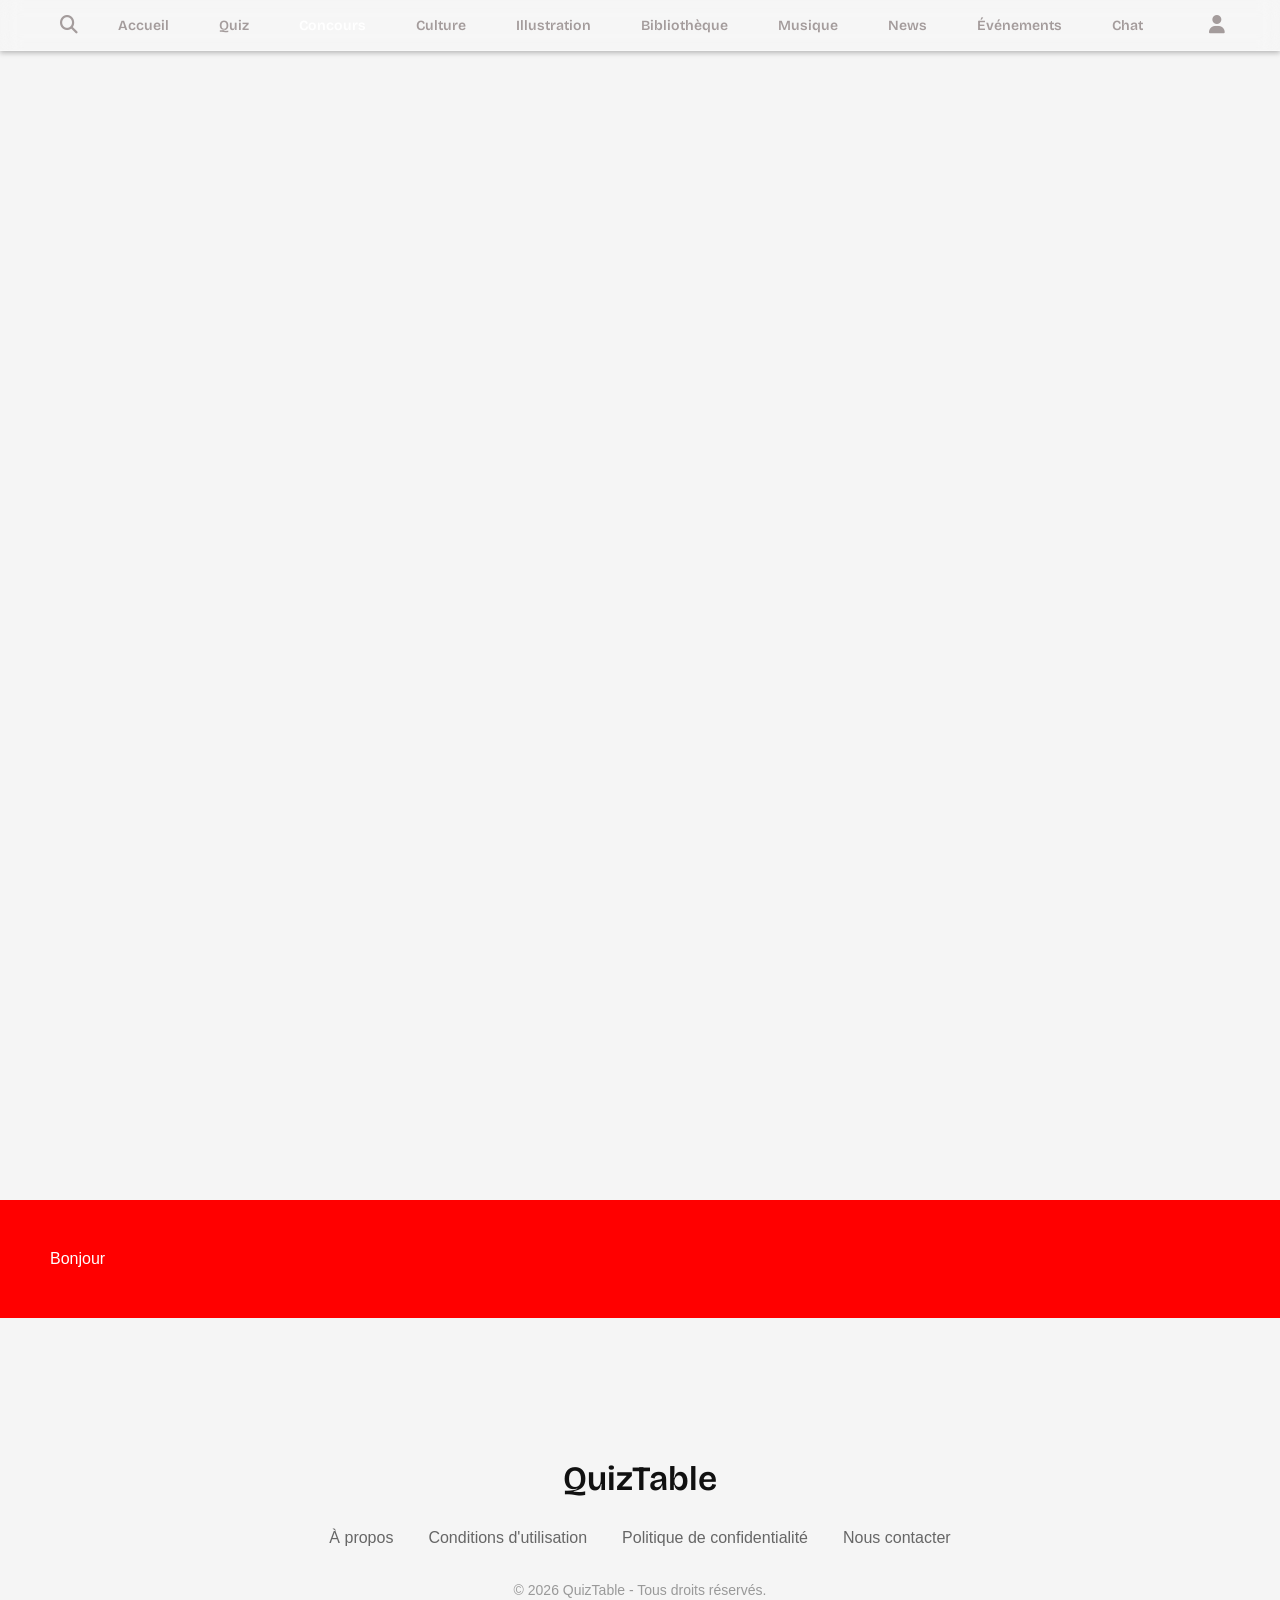
==== pages/concours.html @ 67626407 "ok" ====
<!DOCTYPE html> 

<html lang="fr"> 

<head> 

<meta charset="UTF-8"> 

<meta name="viewport" content="width=device-width, initial-scale=1.0"> 

<title>QuizTable - Communauté Pop Culture</title> 

<link rel="stylesheet" href="../style.css">

<link rel="stylesheet" href="https://cdnjs.cloudflare.com/ajax/libs/font-awesome/6.5.2/css/all.min.css"> 

<link rel="stylesheet" href="https://cdnjs.cloudflare.com/ajax/libs/font-awesome/6.7.2/css/all.min.css"> 

</head> 

 
<body>

<div id="header"></div>

<main style="margin-top:1200px; padding:50px; background:red; color:white;">
    Bonjour
</main>

<div id="footer"></div>

<script src="../assets/js/main.js"></script>

</body>
---- style.css ----
@import url('https://fonts.googleapis.com/css2?family=Bricolage+Grotesque:opsz,wdth,wght@12..96,75..100,200..800&display=swap');

/* =====================================
CONFIGURATION GENERALE
===================================== */

*{
    margin:0;
    padding:0;
    box-sizing:border-box;
}

body{
    font-family:Arial, sans-serif;
    background:#f5f5f5;
    color:#222;
    overflow-x:hidden;
}

a{
    text-decoration:none;
}

button{
    border:none;
    cursor:pointer;
}


/* =====================================
IDENTITE TYPOGRAPHIQUE QUIZTABLE
===================================== */

.logo h1,
nav a,
button,
.hero-text h1,
.hero-btn,
h1,
h2,
h3,
.news-badge,
.top10-btn a,
.event-info h3,
.card h3,
.news-header h2{
    font-family:"Bricolage Grotesque", sans-serif;
}


/* =====================================
HEADER
===================================== */

#header{
    height:0;
}


.main-header{

    color:white;

    display:flex;
    align-items:center;
    justify-content:space-between;

    width:100%;
    max-width:1600px;

    height:50px;

    padding:25px 20px;

    position:fixed;

    top:0;
    left:50%;

    transform:translateX(-50%);

    z-index:100;

    background:rgba(255,255,255,0.15);

    border-bottom:
    1px solid rgba(255,255,255,0.4);

    backdrop-filter:blur(10px);
    -webkit-backdrop-filter:blur(10px);

    box-shadow:
    0 2px 5px rgba(0,0,0,.25);

}


/* Animation uniquement accueil */

.home-header{

    animation:
    headerDrop .8s ease-out forwards;

}



/* Logo */

.logo h1{

    font-size:30px;

}


/* =====================================
NAVIGATION
===================================== */

nav{

    min-width:0;

    overflow-x:auto;

    flex:1;

    scrollbar-width:none;

}


nav::-webkit-scrollbar{

    display:none;

}



nav ul{

    display:flex;

    list-style:none;

    gap:50px;

    width:max-content;

}



nav a{

    color:rgb(164,156,156);

    font-weight:bold;

    transition:.3s;

}



nav a.active{

    color:white;

}



nav a:hover{

    color:white;

}



nav ul li a{

    display:flex;

    flex-direction:column;

    align-items:center;

    justify-content:center;

    gap:5px;

}



nav ul li a i{

    font-size:18px;

}



nav ul li a span{

    font-size:14px;

}



nav a i{

    transition:.3s;

}



nav a:hover i{

    transform:scale(1.15);

}


/* =====================================
ACTIONS HEADER
===================================== */

.header-actions{

    display:flex;

    align-items:center;

}


/* =====================================
RECHERCHE
===================================== */

.search-box{

    display:flex;

    align-items:center;

    padding:10px 30px;

}



.search-box i{

    font-size:18px;

    color:rgb(164,156,156);

    cursor:pointer;

    padding:10px;

    transition:.25s;

}



.search-box i:hover{

    color:white;

    transform:scale(1.15);

}



.search-box input{

    width:0;

    opacity:0;

    border:none;

    outline:none;

    background:transparent;

    color:white;

    transition:.35s ease;

}



.search-box.active input{

    width:100px;

    opacity:1;

}



.search-box input::placeholder{

    color:rgb(164,156,156);

}



/* =====================================
PROFIL
===================================== */

.profile-button a{

    display:flex;

    align-items:center;

    justify-content:center;

    padding:10px 35px;

    color:rgb(164,156,156);

    font-size:18px;

    border-radius:8px;

    transition:.3s;

}



.profile-button a:hover{

    color:white;

    transform:scale(1.15);

}



.profile-button a.active{

    color:white;

}


/* =====================================
MENU MOBILE
===================================== */

.menu-toggle{

    display:none;

    color:white;

    font-size:30px;

    cursor:pointer;

}

 
/* =====================================
FOOTER
===================================== */

.main-footer{

    padding:60px 20px 35px;

    margin-top:80px;

}


.footer-content{

    max-width:1200px;

    margin:auto;

    text-align:center;

}


.footer-content h2{

    font-size:34px;

    font-weight:600;

    color:#111;

    margin-bottom:30px;

}



.footer-links{

    display:flex;

    justify-content:center;

    flex-wrap:wrap;

    gap:35px;

    margin-bottom:35px;

}



.footer-links a{

    color:#666;

    font-weight:500;

    transition:.3s;

}



.footer-links a:hover{

    color:#111;

}



.copyright{

    color:#999;

    font-size:14px;

}


/* =====================================
HERO
===================================== */


.hero{

    position:relative;

    width:100%;

    height:450px;

    border-radius:0 0 40px 40px;

    overflow:hidden;

    box-shadow:
    0 20px 50px rgba(0,0,0,.25);

    margin-bottom:100px;

}



.hero-slider{

    position:absolute;

    inset:0;

}



.hero-slide{

    position:absolute;

    inset:0;

    width:100%;

    height:100%;

    object-fit:cover;

    object-position:center;

    opacity:0;

    transition:opacity 1.2s ease;

}



.hero-slide.active{

    opacity:1;

}



/* Ombre sur image */

.hero::after{

    content:"";

    position:absolute;

    inset:0;

    background:
    linear-gradient(
        to top,
        rgba(0,0,0,.65) 0%,
        rgba(0,0,0,.25) 35%,
        rgba(0,0,0,0) 70%
    );

    border-radius:0 0 40px 40px;

}



/* Contenu */

.hero-content{

    position:absolute;

    inset:0;

    z-index:2;

    display:flex;

    justify-content:center;

    align-items:flex-start;

    text-align:center;

    padding:70px;

}



.hero-text{

    color:white;

    max-width:900px;

}



.hero-text h1{

    font-size:130px;

    line-height:1;

    font-weight:500;

    margin:0;

    opacity:0;

}



/* Bouton hero */

.hero-btn{

    background:white;

    color:black;

    padding:18px 20px;

    border-radius:50px;

    font-weight:bold;

    transition:.3s;

    position:absolute;

    left:50%;

    bottom:30px;

    transform:translateX(-50%);

    opacity:0;

}



.hero-btn:hover{

    transform:
    translateX(-50%)
    scale(1.05);

}



/* Animations texte */

.hero-text h1.hero-change{

    animation:
    fadeUp .8s ease forwards;

}



.hero-btn.hero-change{

    animation:
    buttonFadeUp .8s ease forwards;

}


/* =====================================
FLECHES HERO
===================================== */


.hero-prev,
.hero-next{

    position:absolute;

    top:50%;

    transform:translateY(-50%);

    width:50px;

    height:50px;


    display:flex;

    justify-content:center;

    align-items:center;


    background:
    rgba(255,255,255,.15);


    color:white;

    font-size:28px;

    font-weight:bold;


    border-radius:50%;


    border:
    1px solid rgba(255,255,255,.4);


    backdrop-filter:blur(10px);

    -webkit-backdrop-filter:blur(10px);


    z-index:5;


    cursor:pointer;


    transition:
    background .3s ease,
    transform .3s ease,
    box-shadow .3s ease;


    opacity:0;

    animation:
    heroFadeIn .8s ease-out forwards;

    animation-delay:.4s;

}



.hero-prev{

    left:20px;

}



.hero-next{

    right:20px;

}



.hero-prev:hover,
.hero-next:hover{

    background:
    rgba(255,255,255,.3);


    transform:
    translateY(-50%)
    scale(1.1);


    box-shadow:
    0 10px 25px rgba(0,0,0,.25);

}



.hero-prev:active,
.hero-next:active{

    transform:
    translateY(-50%)
    scale(.95);

}


/* =====================================
POINTS DU SLIDER
===================================== */


.hero-indicators{

    position:absolute;

    bottom:40px;

    right:35px;

    display:flex;

    gap:8px;

    z-index:5;


    opacity:0;


    animation:
    heroFadeUp .8s ease-out forwards;

    animation-delay:.3s;

}



.hero-dot{

    width:8px;

    height:8px;

    background:white;

    opacity:.5;

    border-radius:50%;

    cursor:pointer;

    transition:.3s;

}



.hero-dot.active{

    opacity:1;

    transform:scale(1.3);

}



/* =====================================
RESEAUX SOCIAUX HERO
===================================== */


.hero-socials{

    position:absolute;

    bottom:30px;

    left:35px;


    display:flex;

    gap:18px;


    z-index:5;


    opacity:0;


    animation:
    heroFadeUp .8s ease-out forwards;

    animation-delay:.3s;

}



.hero-socials a{

    color:rgb(197,194,194);

    font-size:20px;

    transition:.3s;

}



.hero-socials a:hover{

    color:white;

    transform:
    translateY(-3px);

}



/* =====================================
ANIMATIONS GENERALES HERO
===================================== */


@keyframes fadeUp{

    from{

        opacity:0;

        transform:
        translateY(40px);

    }


    to{

        opacity:1;

        transform:
        translateY(0);

    }

}



@keyframes buttonFadeUp{

    from{

        opacity:0;

        transform:
        translateX(-50%)
        translateY(40px);

    }


    to{

        opacity:1;

        transform:
        translateX(-50%)
        translateY(0);

    }

}



@keyframes headerDrop{

    from{

        opacity:0;

        transform:
        translateX(-50%)
        translateY(-60px);

    }


    to{

        opacity:1;

        transform:
        translateX(-50%)
        translateY(0);

    }

}



@keyframes heroFadeUp{

    from{

        opacity:0;

        transform:
        translateY(40px);

    }


    to{

        opacity:1;

        transform:
        translateY(0);

    }

}



@keyframes heroFadeIn{

    from{

        opacity:0;

    }


    to{

        opacity:1;

    }

}



/* =====================================
HALL OF FAME
===================================== */


.hall-of-fame{

    width:90%;

    max-width:1100px;

    margin:100px auto 135px auto;

    text-align:center;

}



.hall-of-fame h2{

    font-size:2.3rem;

    margin-bottom:8px;

}



.hall-subtitle{

    color:#777;

    margin-bottom:35px;

}


/* =====================================
JOUEURS PODIUM
===================================== */


.podium{

    display:flex;

    justify-content:center;

    align-items:flex-end;

    gap:90px;

    margin-bottom:4px;

}



.champion{

    display:flex;

    flex-direction:column;

    align-items:center;

}



.champion img{

    width:95px;

    height:95px;

    object-fit:cover;

    border-radius:50%;

    opacity:0;

    transition:.3s;

}



.champion:hover img{

    transform:scale(1.08);

}



/* Premier */

.first img{

    width:120px;

    height:120px;

    border:5px solid gold;

}


/* Deuxième */

.second img{

    border:4px solid silver;

}


/* Troisième */

.third img{

    border:4px solid #cd7f32;

}



.second{

    transform:translateY(40px);

}



.third{

    transform:translateY(60px);

}



.medal{

    font-size:30px;

    margin-bottom:10px;

}



.champion h3{

    margin:5px 0;

}



.champion p{

    color:#666;

    font-size:15px;

}


/* =====================================
BASES DU PODIUM
===================================== */


.podium-base{

    display:flex;

    justify-content:center;

    align-items:flex-end;

    margin-bottom:-8px;

}



.step{

    position:relative;

    display:flex;

    justify-content:center;

    align-items:center;

    text-align:center;

    color:white;

    overflow:hidden;

    opacity:0;

}



.first-step{

    width:220px;

    height:190px;

    background:
    linear-gradient(
        to bottom,
        #4a4a4a,
        #b5b5b5
    );

    border-radius:15px 15px 0 0;

}



.second-step{

    width:180px;

    height:150px;

    background:
    linear-gradient(
        to bottom,
        #858585,
        #d0d0d0
    );

    border-radius:15px 15px 0 0;

}



.third-step{

    width:180px;

    height:130px;

    background:
    linear-gradient(
        to bottom,
        #8f8f8f,
        #d8d8d8
    );

    border-radius:15px 15px 0 0;

}



/* Contenu intérieur */


.step-content{

    width:100%;

    height:100%;

    display:flex;

    flex-direction:column;

    justify-content:center;

    align-items:center;


    padding:12px 8px;

}



.step-number{

    font-size:42px;

    font-weight:bold;

    line-height:1;

    margin-bottom:8px;

}



.step-player{

    font-size:20px;

    font-weight:700;

    margin-bottom:6px;

}



.step-level{

    margin-top:10px;

    font-size:15px;

}



.step-xp{

    font-size:15px;

    font-weight:500;

}



/* =====================================
BOUTON TOP 10
===================================== */


.top10-btn{

    margin-top:35px;

}



.top10-btn a{

    display:inline-block;

    padding:14px 35px;

    border-radius:40px;

    background:#111;

    color:white;

    transition:.3s;

}



.top10-btn a:hover{

    transform:scale(1.05);

}


/* =====================================
ANIMATIONS HALL OF FAME
===================================== */


.hall-of-fame.animate .step{

    animation:
    podiumAppear .8s ease-out forwards;

}



.hall-of-fame.animate .champion img{

    animation:
    avatarAppear .8s ease-out forwards;

}


/* ordre d'apparition */

.hall-of-fame.animate .second-step{

    animation-delay:.1s;

}



.hall-of-fame.animate .first-step{

    animation-delay:.2s;

}



.hall-of-fame.animate .third-step{

    animation-delay:.3s;

}



.hall-of-fame.animate .first img{

    animation-delay:.4s;

}



.hall-of-fame.animate .second img{

    animation-delay:.5s;

}



.hall-of-fame.animate .third img{

    animation-delay:.6s;

}



@keyframes podiumAppear{

    from{

        opacity:0;

        transform:
        translateY(40px);

    }


    to{

        opacity:1;

        transform:
        translateY(0);

    }

}



@keyframes avatarAppear{

    from{

        opacity:0;

        transform:
        scale(.7);

    }


    to{

        opacity:1;

        transform:
        scale(1);

    }

}



/* =====================================
CLASSEMENT
===================================== */


.ranking{

    padding:40px;

}



.player{

    background:white;

    margin:10px 0;

    padding:15px;

    border-radius:10px;

}



/* =====================================
CARTES GENERALES
===================================== */


.card{

    background:white;

    padding:25px;

    border-radius:15px;

    text-align:center;

    cursor:pointer;

    transition:.3s ease;

    box-shadow:
    0 10px 25px rgba(0,0,0,.08);

}



.card:hover{

    transform:translateY(-10px);

    box-shadow:
    0 20px 40px rgba(0,0,0,.15);

}



.card h3{

    font-size:24px;

    margin-bottom:15px;

}



.card p{

    color:#666;

    line-height:1.5;

}


/* =====================================
ILLUSTRATIONS
===================================== */


.features{

    display:flex;

    gap:20px;

    padding:40px 0;

    overflow-x:auto;

    scroll-behavior:smooth;

    margin-bottom:60px;

}



.top-illustrations{

    text-align:center;

}



.top-illustrations h2{

    font-size:2.3rem;

    margin-bottom:8px;

}



.illustrations-subtitle{

    color:#777;

    margin-bottom:0;

}


/* Slider */


.illustration-slider{

    scroll-behavior:smooth;

    scrollbar-width:none;

    -ms-overflow-style:none;

}



.illustration-slider::-webkit-scrollbar{

    display:none;

}



/* Carte illustration */


.illustration-card{

    width:280px;

    min-width:280px;

    height:400px;

    padding:15px;

    display:flex;

    flex-direction:column;

    overflow:hidden;

}



.illustration-card h3{

    display:-webkit-box;

    -webkit-line-clamp:2;

    -webkit-box-orient:vertical;

    overflow:hidden;

    line-clamp:2;

    margin-top:10px;

    font-size:20px;

}



.illustration-card p{

    margin-top:auto;

}



/* Image */


.illustration-card img{

    width:100%;

    height:250px;

    object-fit:cover;

    border-radius:12px;

    display:block;

}



/* =====================================
BOUTON EXPLORER ILLUSTRATIONS
===================================== */


.explore-illustrations{

    min-width:180px;

    height:360px;

    display:flex;

    flex-direction:column;

    justify-content:center;

    align-items:center;

    flex-shrink:0;

}



.explore-illustrations button{

    width:70px;

    height:70px;


    display:flex;

    justify-content:center;

    align-items:center;


    padding:0;

    line-height:1;

    font-size:34px;


    margin:auto 50px;


    border-radius:50%;


    background:#111;

    color:#fff;


    transition:.3s;

}



.explore-illustrations button:hover{

    transform:scale(1.05);

}



.explore-illustrations button:active{

    transform:
    translateY(-1px)
    scale(.97);

}



.explore-illustrations p{

    margin-top:5px;

    font-size:15px;

    text-align:center;

    color:rgb(164,156,156);

}


/* =====================================
LIKE + COMMENTAIRES
===================================== */


.illustration-actions{

    display:flex;

    align-items:center;

    justify-content:space-between;


    width:100%;


    transition:.3s;

}



.illustration-actions i{

    font-size:18px;

    transition:.25s;

}



.like-btn.active i{

    color:#ff2d55;

    font-weight:900;

    transform:scale(1.15);

}



.comment-btn i{

    color:#555;

}



.comment-btn:hover i{

    color:#111;

}



/* =====================================
LIMITATION TEXTE CARTES
===================================== */


.illustration-card h3,
.illustration-card p{

    overflow-wrap:break-word;

}


/* Cache éléments */

.hidden{

    display:none;

}



/* =====================================
EVENEMENTS
===================================== */


.events{

    width:90%;

    max-width:1100px;

    margin:100px auto;

    text-align:center;

}



.events h2{

    font-size:2.3rem;

    margin-bottom:8px;

}



.events-subtitle{

    color:#777;

    margin-bottom:5px;

}



/* Fenêtre du slider */

.events-window{

    width:85%;

    margin:auto;

    height:520px;

    overflow:hidden;

    position:relative;

    touch-action:none;

    box-sizing:border-box;

    padding:50px 0;

}



.events-slider{

    position:relative;

    width:100%;

    height:100%;

}



/* =====================================
CARTE EVENEMENT
===================================== */


.event-card{

    position:absolute;

    left:50%;


    width:90%;


    max-width:1000px;


    display:flex;

    justify-content:space-between;

    align-items:center;


    background:white;


    border-radius:20px;


    padding:25px 30px;


    box-shadow:
    0 10px 25px rgba(0,0,0,.08);


    transition:

    top .7s ease,

    transform .7s ease,

    opacity .7s ease;

}



.event-card:hover{

    transform:
    translateY(-5px);

}



/* Informations */

.event-info{

    flex:1;

}



.event-info h3{

    font-size:28px;

    margin-bottom:0;

}



.event-info p{

    margin:10px 0;

    font-size:17px;

}



/* Affiche */

.event-poster{

    margin-left:0;

}



.event-poster img{

    width:180px;

    height:250px;

    object-fit:cover;

    border-radius:15px;

    transition:.3s;

}



.event-poster img:hover{

    transform:scale(1.05);

}


/* =====================================
POSITIONS CAROUSEL
===================================== */


/* Carte précédente */

.event-card.previous{

    top:25%;

    transform:
    translate(-50%,-50%)
    scale(.82);


    opacity:.45;

    z-index:2;

}



/* Carte active */

.event-card.active{

    top:50%;


    transform:
    translate(-50%,-50%)
    scale(1);


    opacity:1;

    z-index:3;

}



/* Carte suivante */

.event-card.next{

    top:75%;


    transform:
    translate(-50%,-50%)
    scale(.82);


    opacity:.45;

    z-index:2;

}



/* Cartes cachées */

.event-card.hidden{

    top:120%;


    transform:
    translate(-50%,-50%)
    scale(.7);


    opacity:0;


    z-index:1;


    pointer-events:none;

}



/* =====================================
NEWS
===================================== */


.news-section{

    width:70%;

    max-width:1400px;

    margin:100px auto;

}



.news-header{

    text-align:center;

}



.news-header h2{

    font-size:2.3rem;

    margin-bottom:8px;

}



.news-subtitle{

    color:#777;

    margin-bottom:35px;

}



/* =====================================
BOUTON SHOW ALL NEWS
===================================== */


.news-all{

    display:inline-flex;

    align-items:center;

    justify-content:center;


    padding:14px 28px;


    border-radius:999px;


    background:#111;

    color:#fff;


    font-family:"Bricolage Grotesque",sans-serif;

    font-weight:600;


    transition:.3s;

}



.news-all:hover{

    transform:scale(1.05);

}



.news-all:active{

    transform:
    translateY(-1px)
    scale(.97);

}


/* =====================================
BOUTON FIN DE SLIDER NEWS
===================================== */


.explore-news{

    min-width:150px;

    height:155px;


    display:flex;

    flex-direction:column;


    justify-content:center;

    align-items:center;


    flex-shrink:0;

}



.explore-news button{

    width:70px;

    height:70px;


    display:flex;

    justify-content:center;

    align-items:center;


    padding:0;

    line-height:1;


    font-size:34px;


    margin:auto 50px;


    border-radius:50%;


    background:#111;

    color:white;


    transition:.3s;

}



.explore-news button:hover{

    transform:scale(1.05);

}



.explore-news button:active{

    transform:
    translateY(-1px)
    scale(.97);

}



.explore-news p{

    margin-top:5px;

    font-size:15px;


    text-align:center;


    color:rgb(164,156,156);

}


/* =====================================
NEWS PRINCIPALE
===================================== */


.featured-news{

    display:grid;


    grid-template-columns:1.2fr 1.2fr;


    gap:20px;


    align-items:center;


    background:white;


    border-radius:25px;


    margin-bottom:20px;


    box-shadow:
    0 10px 25px rgba(0,0,0,.08);


    transition:.4s ease;


    height:270px;


    overflow:hidden;

}



.featured-news:hover{

    transform:translateY(-8px);


    box-shadow:
    0 20px 40px rgba(0,0,0,.15);

}



.featured-news.changing{

    opacity:0;

    transform:
    translateY(15px);

}



/* Image principale */


.featured-image{

    width:100%;


    height:270px;


    padding:15px;


    overflow:hidden;


    border-radius:25px;

}



.featured-image img{

    width:100%;

    height:100%;


    object-fit:cover;


    display:block;


    border-radius:20px;

}



/* Contenu */


.featured-content{

    display:flex;

    flex-direction:column;


    gap:18px;

}



.featured-content h3{


    display:-webkit-box;

    -webkit-box-orient:vertical;

    -webkit-line-clamp:2;

    line-clamp:2;


    overflow:hidden;


    padding-right:15px;


    font-size:20px;

}



.featured-content p{


    line-height:1.6;


    margin:0;


    display:-webkit-box;


    -webkit-box-orient:vertical;


    -webkit-line-clamp:3;

    line-clamp:3;


    overflow:hidden;


    padding-right:15px;

}



.news-date{

    opacity:.7;

}



/* =====================================
BADGE NEWS
===================================== */


.news-badge{


    display:inline-flex;


    align-items:center;


    width:max-content;


    padding:8px 16px;


    border-radius:999px;


    background:#111;


    color:white;


    font-size:.85rem;


    font-weight:bold;


    letter-spacing:.5px;


    transition:.3s;


    margin-bottom:5px;

}



.news-badge:hover{

    transform:translateY(-3px);

}


/* =====================================
PETITES NEWS
===================================== */


.news-grid{

    display:grid;


    grid-template-columns:
    repeat(auto-fit,minmax(220px,1fr));


    gap:25px;

}



.small-news{


    background:transparent;


    border-radius:0;


    box-shadow:none;


    cursor:pointer;


    transition:none;


    min-width:0;


    max-width:0;


    overflow:hidden;

}



.small-news-image{


    width:100%;


    aspect-ratio:16/9;


    height:150px;


    overflow:hidden;


    border-radius:18px;


    background:#555;


    margin-bottom:12px;

}



.small-news-image img{


    width:100%;


    height:100%;


    object-fit:cover;


    display:block;

}



.small-news h4,
.small-news h3{


    margin-bottom:8px;


    overflow-wrap:break-word;


    display:-webkit-box;


    -webkit-line-clamp:2;


    -webkit-box-orient:vertical;


    line-clamp:2;


    overflow:hidden;


    line-height:1.3;


    min-height:2.6em;

}



.small-news p{

    display:none;

}



/* =====================================
SLIDER HORIZONTAL NEWS
===================================== */


.news-horizontal-list{


    width:100%;


    display:flex;


    gap:20px;


    overflow-x:auto;


    scroll-behavior:smooth;


    padding:10px 20px;


    box-sizing:border-box;


    margin-top:-65px;


    scrollbar-width:none;


    -ms-overflow-style:none;

}



.news-horizontal-list::-webkit-scrollbar{

    display:none;

}



.news-horizontal-list .small-news{


    min-width:250px;


    flex-shrink:0;

}



/* =====================================
FAQ
===================================== */


.faq-section{

    width:90%;

    max-width:1100px;

    margin:120px auto 0 auto;

}



.faq-section h2{

    text-align:center;

    font-size:2.3rem;

    margin-bottom:8px;

}



.faq-subtitle{

    text-align:center;

    color:#777;

    margin-bottom:35px;

}



.faq-list{

    display:flex;

    flex-direction:column;

    gap:18px;

}



.faq-item{

    background:white;

    border-radius:25px;

    overflow:hidden;


    box-shadow:
    0 10px 25px rgba(0,0,0,.08);


    transition:.3s ease;

}



.faq-item:hover{

    transform:translateY(-4px);


    box-shadow:
    0 18px 35px rgba(0,0,0,.12);

}



.faq-question{

    width:100%;


    padding:22px 28px;


    display:flex;


    justify-content:space-between;


    align-items:center;


    background:white;


    font-family:"Bricolage Grotesque",sans-serif;


    font-size:20px;


    font-weight:600;


    color:#111;

}



.faq-icon{

    font-size:28px;

    transition:.3s;

}



.faq-answer{

    max-height:0;

    overflow:hidden;


    transition:

    max-height .35s ease,

    padding .35s ease;


    padding:0 28px;

}



.faq-answer p{

    color:#666;


    line-height:1.7;


    padding-bottom:20px;

}



.faq-item.active .faq-answer{

    max-height:200px;

    padding:
    0 28px 20px;

}



.faq-item.active .faq-icon{

    transform:rotate(45deg);

}



/* Bouton FAQ */


.faq-footer{

    display:flex;

    justify-content:center;

    margin-top:50px;

}



.faq-btn{

    display:inline-block;


    padding:14px 35px;


    background:#111;


    color:white;


    border-radius:40px;


    font-family:"Bricolage Grotesque",sans-serif;


    font-weight:600;


    transition:.3s;


    margin-bottom:250px;

}



.faq-btn:hover{

    transform:scale(1.05);

}


/* =====================================
RESPONSIVE TABLETTE
===================================== */


@media (max-width:900px){


.main-header{

    display:flex;

    justify-content:space-between;

    align-items:center;

    flex-wrap:nowrap;


    padding:15px;

    gap:20px;

}



nav{

    width:100%;

    overflow-x:auto;

}



nav ul{

    justify-content:flex-start;

    width:max-content;

    gap:15px;

}



.logo h1{

    font-size:24px;

}



.menu-toggle{

    display:block;

}



.mobile-nav{

    display:none;

    width:100%;


    position:absolute;


    top:70px;


    left:0;


    z-index:99999;

}



.mobile-nav.active{

    display:block;

}



.mobile-nav ul{

    flex-direction:column;


    gap:15px;


    padding:20px 0;

}



.logo{

    flex:1;

}



/* Profil mobile */


.profile-button{

    display:flex;

    align-items:center;

    justify-content:center;

    margin-right:10px;

}



.profile-button a{

    width:42px;

    height:42px;

    padding:0;


    font-size:24px;

}


/* Hero mobile */


.hero{

    width:95%;

    height:220px;

}



.hero-content{

    padding:20px;

    align-items:center;

}



.hero-text{

    max-width:60%;

    margin-top:20px;

}



.hero-text h1{

    font-size:28px;

}



.hero-btn{

    padding:10px 15px;

    font-size:14px;


    right:20px;

    bottom:20px;

}


}


/* =====================================
TABLETTE MOYENNE
===================================== */


@media (min-width:620px) and (max-width:900px){


.hero-text h1{

    font-size:32px;

}



.hero-text{

    max-width:45%;

}


}



/* =====================================
PODIUM MOBILE
===================================== */


@media (max-width:550px){


.podium{

    gap:
    clamp(45px,8vw,90px);

}



.champion img{

    width:95px;

    height:95px;

}



.first img{

    width:120px;

    height:120px;

}


}



@media(max-width:431px){

.podium{

    gap:20px;

}


}



@media(max-width:380px){

.podium{

    gap:5px;

}


}



@media(max-width:325px){

.podium{

    gap:0;

}


}



/* =====================================
ILLUSTRATIONS MOBILE
===================================== */


@media(max-width:650px){


.illustration-card{

    width:220px;

    min-width:220px;

    height:300px;

    padding:12px;

}



.illustration-card img{

    height:190px;

}



.illustration-card h3{

    font-size:18px;

}



.illustration-card p{

    font-size:14px;

}



.illustration-card span{

    font-size:13px;

}



.top-illustrations h2{

    font-size:20px;

}



.illustrations-subtitle{

    font-size:12px;

}



.explore-illustrations{

    height:300px;

    min-width:150px;

}


}



/* =====================================
EVENTS MOBILE
===================================== */


@media(max-width:650px){


.events{

    width:95%;

    margin:50px auto;

}



.events-window{

    width:100%;

    height:280px;

}



.event-card{

    width:95%;

    padding:12px;


    flex-direction:row;


    justify-content:space-between;


    text-align:left;

}



.event-info{

    padding-right:10px;

}



.event-info h3{

    font-size:17px;

}



.event-info p{

    font-size:12px;

    margin:4px 0;

}



.event-poster{

    margin-left:10px;

}



.event-poster img{

    width:80px;

    height:110px;

}



.event-card.previous{

    transform:
    translate(-50%,-50%)
    scale(.75);

}



.event-card.next{

    transform:
    translate(-50%,-50%)
    scale(.75);

}


}



/* =====================================
NEWS MOBILE
===================================== */


@media(max-width:687px){


.news-section{

    width:95%;

    margin:50px auto;

}



.featured-news{

    grid-template-columns:1fr;

    gap:15px;

    padding:10px;

}



.featured-image{

    height:180px;

}



.featured-content{

    gap:10px;

    padding:5px;

}



.featured-content h3{

    font-size:1.3rem;

}



.featured-content p{

    font-size:14px;

}



.news-badge{

    font-size:12px;

    padding:6px 12px;

}



.news-horizontal-list{

    gap:15px;

    padding:10px 5px;

    margin-top:-45px;

}



.news-horizontal-list .small-news{

    min-width:200px;

}



.small-news-image{

    height:160px;

}



.small-news h4,
.small-news h3{

    font-size:15px;

}



}



/* =====================================
NAVIGATION MOBILE
===================================== */


.mobile-nav ul li a{

    display:flex;

    flex-direction:column;

    align-items:center;


    justify-content:center;


    font-size:14px;

    font-weight:600;

}



.mobile-nav ul li a i{

    font-size:20px;

}



@media(min-width:901px){

.mobile-nav i{

    display:none!important;

}

}


/* =====================================
ANIMATIONS FINALES
===================================== */


@keyframes fadeUp{

from{

    opacity:0;

    transform:
    translateY(40px);

}


to{

    opacity:1;

    transform:
    translateY(0);

}


}



@keyframes fadeUpBtn{


from{

    opacity:0;


    transform:
    translateX(-50%)
    translateY(25px);

}



to{

    opacity:1;


    transform:
    translateX(-50%)
    translateY(0);

}


}

.top-illustrations::before,
.events::before,
.news-section::before,
.faq-section::before{
    content:"";
    display:block;
    width:120px;
    height:1px;
    background:rgba(0,0,0,.08);
    margin:0 auto 60px;
}
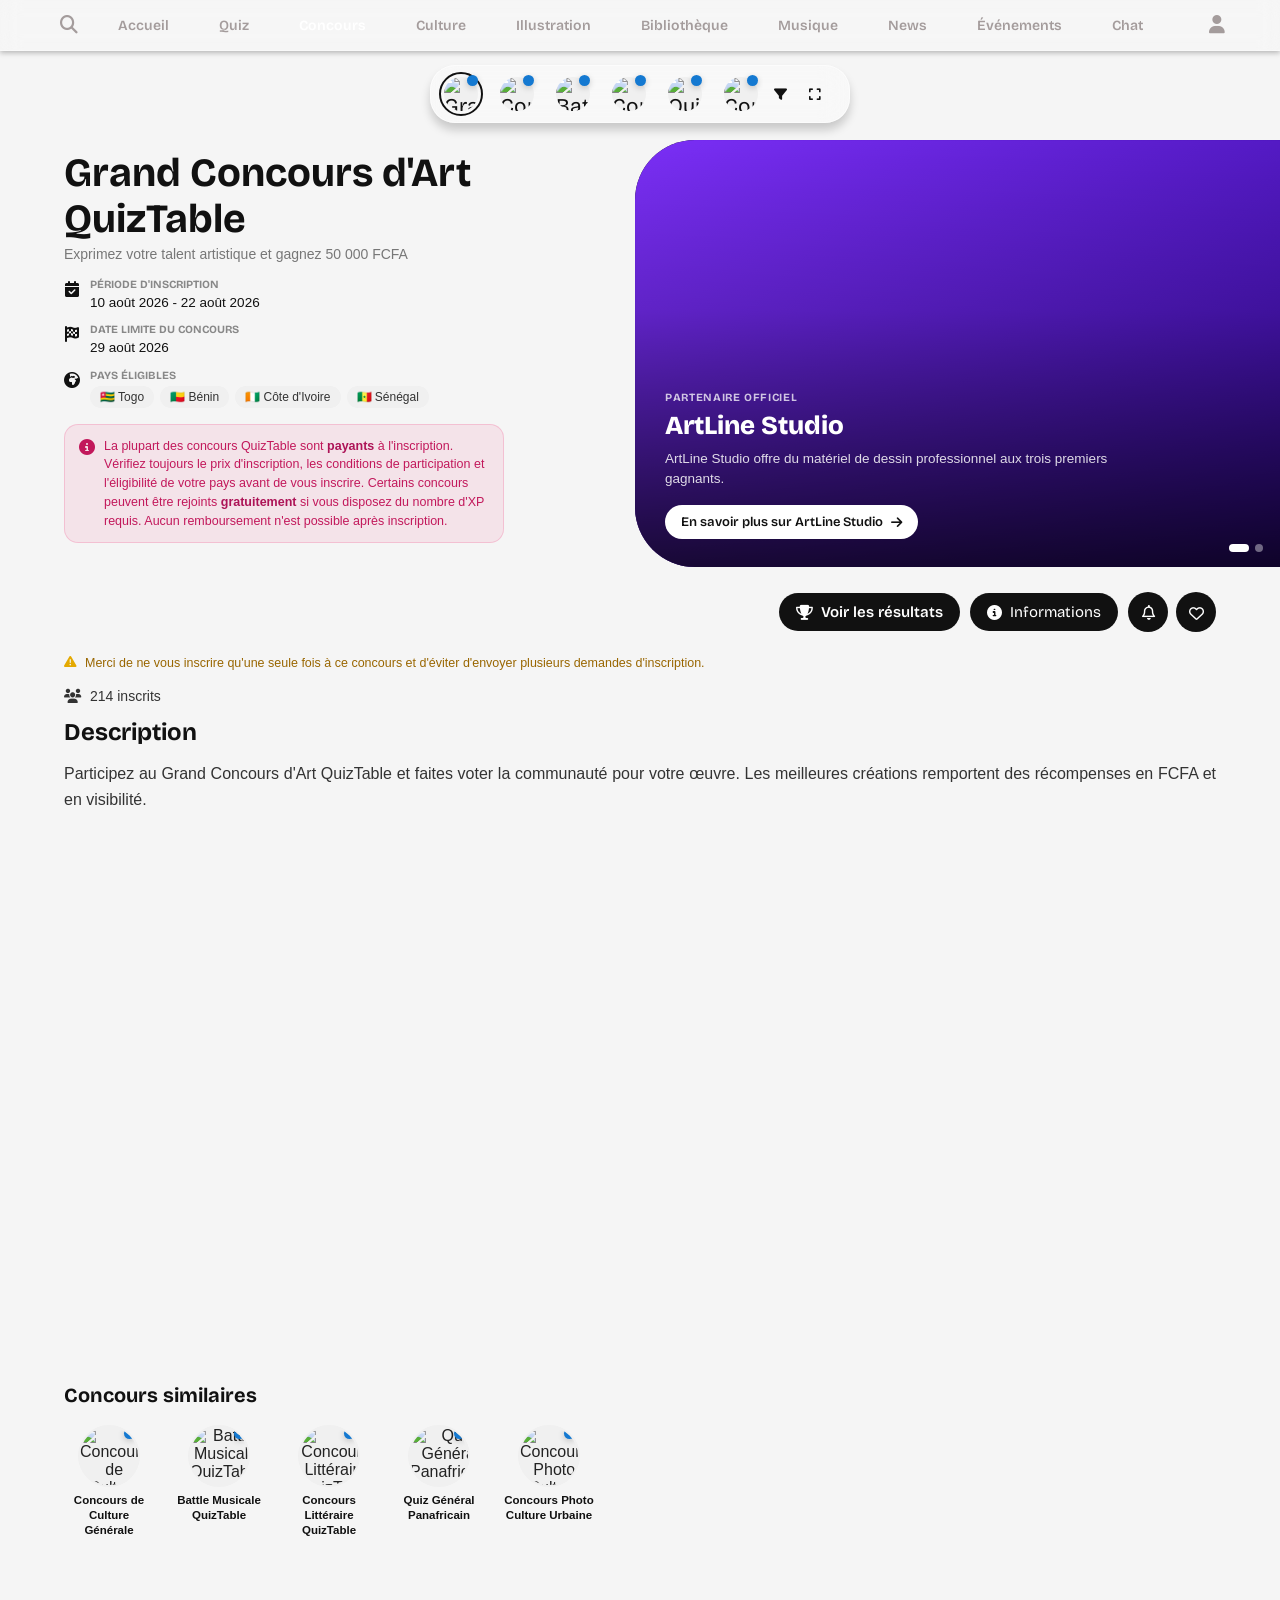
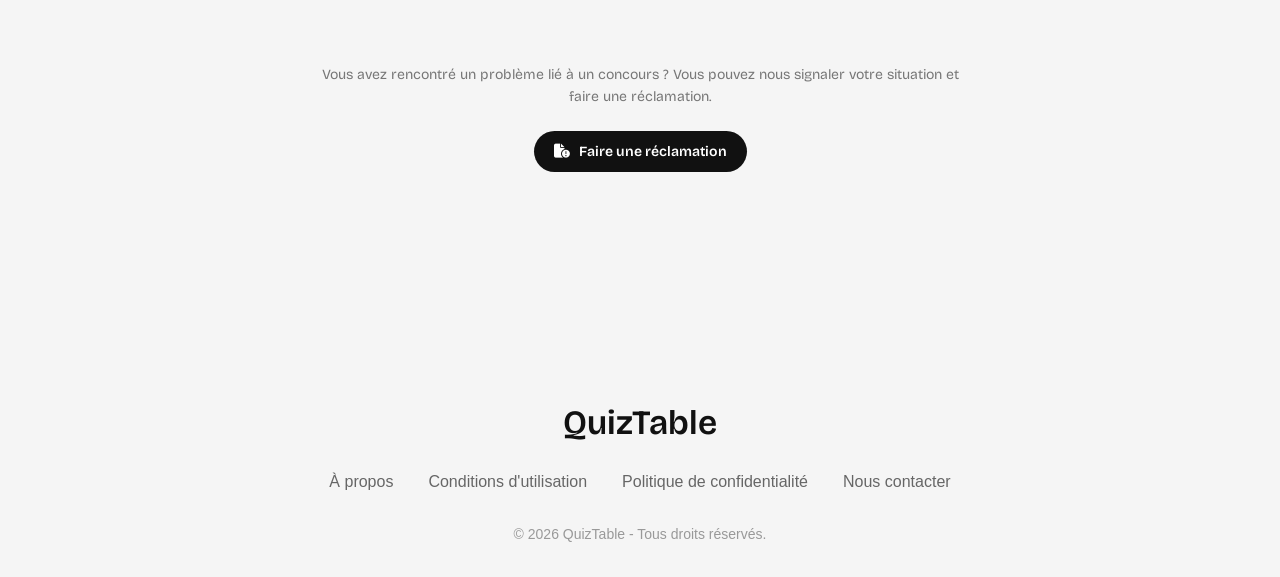
==== commit aa21a6d7: "ok" ====
--- a/pages/concours.html
+++ b/pages/concours.html
@@ -1,34 +1,738 @@
-<!DOCTYPE html> 
-
-<html lang="fr"> 
-
-<head> 
-
-<meta charset="UTF-8"> 
-
-<meta name="viewport" content="width=device-width, initial-scale=1.0"> 
-
-<title>QuizTable - Communauté Pop Culture</title> 
+<!DOCTYPE html>
+<html lang="fr">
+<head>
+<meta charset="UTF-8">
+<meta name="viewport" content="width=device-width, initial-scale=1.0">
+
+<title>QuizTable - Concours</title>
 
 <link rel="stylesheet" href="../style.css">
-
-<link rel="stylesheet" href="https://cdnjs.cloudflare.com/ajax/libs/font-awesome/6.5.2/css/all.min.css"> 
-
-<link rel="stylesheet" href="https://cdnjs.cloudflare.com/ajax/libs/font-awesome/6.7.2/css/all.min.css"> 
-
-</head> 
-
- 
+<link rel="stylesheet" href="../css/concours.css">
+
+<link
+rel="stylesheet"
+href="https://cdnjs.cloudflare.com/ajax/libs/font-awesome/6.5.2/css/all.min.css">
+</head>
+
 <body>
 
 <div id="header"></div>
 
-<main style="margin-top:1200px; padding:50px; background:red; color:white;">
-    Bonjour
-</main>
+<!-- ==================================================
+BARRE DE CONCOURS
+================================================== -->
+
+<div class="concours-selector" id="concours-selector">
+
+<div class="concours-selector-main">
+
+<div
+class="concours-selector-track"
+id="concours-selector-track">
+</div>
+
+<button
+type="button"
+class="concours-selector-filter-toggle"
+id="concours-selector-filter-toggle"
+aria-label="Afficher les filtres">
+<i class="fa-solid fa-filter"></i>
+</button>
+
+<button
+type="button"
+class="concours-selector-expand"
+id="concours-selector-expand"
+aria-label="Agrandir la liste des concours">
+<i class="fa-solid fa-expand"></i>
+</button>
+
+</div>
+
+<!-- LIGNE DE FILTRES (cachée par défaut) -->
+<div class="concours-selector-filters" id="concours-selector-filters">
+
+<div class="concours-filter-group">
+<button class="concours-filter active" data-filter="all">
+<i class="fa-solid fa-layer-group"></i>
+<span>Tout</span>
+</button>
+
+<button class="concours-filter" data-filter="favorites">
+<i class="fa-solid fa-heart"></i>
+<span>Favoris</span>
+</button>
+
+<button class="concours-filter" data-filter="open">
+<i class="fa-solid fa-lock-open"></i>
+<span>Inscriptions ouvertes</span>
+</button>
+</div>
+
+<div class="concours-filter-separator"></div>
+
+<div class="concours-filter-group">
+<button class="concours-filter" data-filter="art">
+<i class="fa-solid fa-palette"></i>
+<span>Art &amp; littérature</span>
+</button>
+
+<button class="concours-filter" data-filter="music">
+<i class="fa-solid fa-music"></i>
+<span>Musique</span>
+</button>
+
+<button class="concours-filter" data-filter="culture">
+<i class="fa-solid fa-globe"></i>
+<span>Culture générale</span>
+</button>
+
+<button class="concours-filter" data-filter="other">
+<i class="fa-solid fa-ellipsis"></i>
+<span>Autres</span>
+</button>
+</div>
+
+</div>
+
+</div>
+
+<!-- BOUTON "ŒIL" : réapparaît quand la barre est réduite au scroll -->
+<button
+type="button"
+class="concours-selector-peek"
+id="concours-selector-peek"
+aria-label="Afficher la barre des concours">
+<i class="fa-solid fa-eye"></i>
+</button>
+
+<!-- ==================================================
+SECTION CONCOURS
+================================================== -->
+
+<section class="concours-section">
+<div class="concours-card">
+
+<!-- ==================================================
+INFORMATIONS DU CONCOURS (en-tête + panneau publicitaire)
+================================================== -->
+
+<div class="concours-top-info">
+
+<!-- ================= COLONNE GAUCHE ================= -->
+<div class="concours-header-left">
+
+<div class="concours-banner">
+<h2
+class="concours-title"
+id="concours-main-title">
+Concours QuizTable
+</h2>
+<p
+class="concours-title-sub"
+id="concours-main-subtitle">
+Participez et tentez de gagner des récompenses exclusives
+</p>
+</div>
+
+<!-- INFOS CLÉS -->
+<div class="concours-info-list" id="concours-info-list">
+<!-- injecté en JS : période d'inscription / date limite / pays éligibles -->
+</div>
+
+<!-- DISCLAIMER CONCOURS -->
+<div class="concours-disclaimer">
+<i class="fa-solid fa-circle-info"></i>
+<p>
+La plupart des concours QuizTable sont <strong>payants</strong> à l'inscription.
+Vérifiez toujours le prix d'inscription, les conditions de participation
+et l'éligibilité de votre pays avant de vous inscrire. Certains concours
+peuvent être rejoints <strong>gratuitement</strong> si vous disposez du nombre
+d'XP requis. Aucun remboursement n'est possible après inscription.
+</p>
+</div>
+
+</div>
+
+<!-- ================= PANNEAU PUBLICITAIRE ================= -->
+<div class="concours-partner-banner" id="concours-partner-banner">
+
+<div class="concours-partner-track" id="concours-partner-track">
+<!-- slides injectées en JS -->
+</div>
+
+<div class="concours-partner-dots" id="concours-partner-dots">
+<!-- points injectés en JS -->
+</div>
+
+</div>
+
+</div>
+
+
+<!-- ==================================================
+ACTIONS
+================================================== -->
+
+<div class="concours-card-actions">
+
+<!-- INSCRIPTION -->
+<div class="concours-register-class">
+<button class="concours-register-btn">
+<i class="fa-solid fa-user-plus"></i>
+S'inscrire
+</button>
+</div>
+
+<!-- INFORMATIONS -->
+<div class="concours-link">
+<button class="concours-info-btn">
+<i class="fa-solid fa-circle-info"></i>
+Informations
+</button>
+</div>
+
+<!-- NOTIFICATION + FAVORI -->
+<div class="concours-ajust">
+
+<!-- NOTIFICATION -->
+<div class="concours-notification-wrapper">
+<button
+class="concours-notification"
+aria-label="Notifications">
+<i class="fa-regular fa-bell"></i>
+<span class="concours-notification-badge hidden">0</span>
+</button>
+
+<!-- PANNEAU NOTIFICATIONS -->
+<div class="concours-notification-panel">
+<div class="concours-notification-header">
+<h3>Notifications</h3>
+<button class="concours-notification-clear">Tout supprimer</button>
+</div>
+
+<div class="concours-notification-list">
+<p class="concours-notification-empty">Aucune notification.</p>
+</div>
+</div>
+</div>
+
+<!-- FAVORI -->
+<button
+class="concours-like"
+aria-label="Ajouter aux favoris">
+<i class="fa-regular fa-heart"></i>
+</button>
+</div>
+</div>
+
+<!-- ==================================================
+RAPPEL INSCRIPTION UNIQUE
+================================================== -->
+
+<p class="concours-register-note">
+<i class="fa-solid fa-triangle-exclamation"></i>
+Merci de ne vous inscrire qu'une seule fois à ce concours et d'éviter d'envoyer
+plusieurs demandes d'inscription.
+</p>
+
+<!-- ==================================================
+FENÊTRE DE CONFIRMATION (avant le formulaire)
+================================================== -->
+
+<div class="concours-registration-modal">
+<div class="concours-registration-box">
+<h3>Avant de vous inscrire</h3>
+
+<label>
+<input type="checkbox" class="registration-check">
+<span>J'ai lu et compris les informations du concours.</span>
+</label>
+
+<label>
+<input type="checkbox" class="registration-check">
+<span>J'accepte les conditions de participation au concours.</span>
+</label>
+
+<div class="registration-actions">
+<button class="registration-cancel">Annuler</button>
+<button class="registration-confirm" disabled>Continuer vers le formulaire</button>
+</div>
+</div>
+</div>
+
+<!-- ==================================================
+FORMULAIRE D'INSCRIPTION
+================================================== -->
+
+<div class="concours-form-modal">
+<div class="concours-form-box">
+
+<div class="concours-form-header">
+<h3>Formulaire d'inscription</h3>
+<button type="button" class="concours-form-close" aria-label="Fermer">
+<i class="fa-solid fa-xmark"></i>
+</button>
+</div>
+
+<form id="concoursForm" class="concours-form">
+
+<div class="concours-form-row">
+<div class="concours-form-field">
+<label for="regNom">Nom</label>
+<input type="text" id="regNom" name="nom" required>
+</div>
+
+<div class="concours-form-field">
+<label for="regPrenom">Prénom</label>
+<input type="text" id="regPrenom" name="prenom" required>
+</div>
+</div>
+
+<div class="concours-form-field">
+<label for="regPays">Pays de résidence</label>
+<select id="regPays" name="pays" required>
+<option value="" selected disabled>Sélectionnez votre pays</option>
+</select>
+</div>
+
+<!-- MODE D'ACCÈS -->
+<div class="concours-form-field concours-access-field">
+<label>Mode d'inscription</label>
+<div class="concours-access-choice">
+<label class="concours-radio">
+<input type="radio" name="accessMode" value="pay" checked>
+<span>Payer les frais d'inscription</span>
+</label>
+<label class="concours-radio" id="xpAccessLabel">
+<input type="radio" name="accessMode" value="xp">
+<span>Utiliser mes XP (gratuit)</span>
+</label>
+</div>
+</div>
+
+<!-- PSEUDONYME (obligatoire si XP) -->
+<div class="concours-form-field">
+<label for="regPseudo">
+Pseudonyme
+<span class="concours-optional" id="pseudoHint">(facultatif)</span>
+</label>
+<input type="text" id="regPseudo" name="pseudo" placeholder="Votre pseudonyme QuizTable">
+</div>
+
+<!-- INFO XP -->
+<div class="concours-xp-info" id="xpInfoBox">
+<i class="fa-solid fa-star"></i>
+<p>
+Ce concours nécessite <strong id="xpRequiredValue">0 XP</strong> pour une participation
+gratuite. Vous possédez actuellement <strong id="xpUserValue">0 XP</strong>.
+</p>
+</div>
+
+<!-- BLOC PAIEMENT -->
+<div class="concours-payment-block" id="paymentBlock">
+
+<div class="concours-form-field">
+<label for="regPrix">Frais d'inscription</label>
+<p class="concours-price-display" id="regPrixDisplay">—</p>
+</div>
+
+<div class="concours-form-field">
+<label>Mode de paiement</label>
+<div class="concours-payment-methods" id="paymentMethods">
+
+<label class="concours-payment-option">
+<input type="radio" name="paymentMethod" value="tmoney" checked>
+<span><i class="fa-solid fa-mobile-screen-button"></i> T-Money</span>
+</label>
+
+<label class="concours-payment-option">
+<input type="radio" name="paymentMethod" value="flooz">
+<span><i class="fa-solid fa-mobile-screen-button"></i> Flooz</span>
+</label>
+
+<label class="concours-payment-option">
+<input type="radio" name="paymentMethod" value="card">
+<span><i class="fa-solid fa-credit-card"></i> Carte bancaire</span>
+</label>
+
+<label class="concours-payment-option">
+<input type="radio" name="paymentMethod" value="bank">
+<span><i class="fa-solid fa-building-columns"></i> Virement bancaire</span>
+</label>
+
+<label class="concours-payment-option" id="screenshotOption">
+<input type="radio" name="paymentMethod" value="other">
+<span><i class="fa-solid fa-camera"></i> Autre / Capture d'écran</span>
+</label>
+
+</div>
+</div>
+
+<!-- T-MONEY / FLOOZ -->
+<div class="concours-payment-detail" id="mobileMoneyDetail">
+<p class="concours-field-hint">
+Effectuez le paiement via le service concerné, puis indiquez la référence de votre paiement ci-dessous.
+</p>
+<label for="regMobileCode">Référence de paiement</label>
+<input type="text" id="regMobileCode" name="mobileCode" placeholder="Référence de la transaction">
+</div>
+
+<!-- CARTE -->
+<div class="concours-payment-detail hidden" id="cardDetail">
+<label for="regCardNumber">Numéro de carte</label>
+<input type="text" id="regCardNumber" name="cardNumber" placeholder="0000 0000 0000 0000">
+<div class="concours-form-row">
+<div class="concours-form-field">
+<label for="regCardExpiry">Expiration</label>
+<input type="text" id="regCardExpiry" name="cardExpiry" placeholder="MM/AA">
+</div>
+<div class="concours-form-field">
+<label for="regCardCvc">CVC</label>
+<input type="text" id="regCardCvc" name="cardCvc" placeholder="000">
+</div>
+</div>
+</div>
+
+<!-- VIREMENT -->
+<div class="concours-payment-detail hidden" id="bankDetail">
+<p class="concours-field-hint">
+Effectuez le virement vers les coordonnées bancaires communiquées dans la partie
+« Informations », puis indiquez la référence de votre virement ci-dessous.
+</p>
+<label for="regBankRef">Référence du virement</label>
+<input type="text" id="regBankRef" name="bankRef" placeholder="Référence de la transaction">
+</div>
+
+<!-- CAPTURE D'ÉCRAN -->
+<div class="concours-payment-detail hidden" id="screenshotDetail">
+<p class="concours-field-hint">
+Si aucun mode de paiement disponible ne correspond à votre situation,
+joignez une capture d'écran de votre paiement afin que nous puissions le vérifier.
+</p>
+<label for="regScreenshot">Capture d'écran du paiement</label>
+<input type="file" id="regScreenshot" name="screenshot" accept="image/*">
+</div>
+
+</div>
+
+<button type="submit" class="concours-form-submit">
+<i class="fa-solid fa-paper-plane"></i>
+Envoyer mon inscription
+</button>
+
+</form>
+</div>
+</div>
+
+<!-- ==================================================
+CODE DE DÉSINSCRIPTION (affiché après inscription)
+================================================== -->
+
+<div class="concours-code-modal">
+<div class="concours-code-box">
+<div class="concours-code-icon">
+<i class="fa-solid fa-key"></i>
+</div>
+<h3>Inscription envoyée</h3>
+<p>
+Votre demande d'inscription est en cours de traitement. Conservez précieusement
+le code ci-dessous : il vous sera demandé si vous souhaitez déclarer forfait.
+</p>
+
+<div class="concours-code-display" id="concoursCodeDisplay">—</div>
+
+<p class="concours-code-warning">
+<i class="fa-solid fa-camera"></i>
+Faites une capture d'écran de ce code, il ne sera plus réaffiché.
+</p>
+
+<button class="concours-code-close">J'ai noté mon code</button>
+</div>
+</div>
+
+<!-- ==================================================
+DÉCLARER FORFAIT — CONFIRMATION
+================================================== -->
+
+<div class="concours-unregister-modal">
+<div class="concours-unregister-box">
+<h3>Déclarer forfait</h3>
+<p>Voulez-vous vraiment déclarer forfait pour ce concours ?</p>
+<div class="unregister-actions">
+<button class="unregister-no">Non</button>
+<button class="unregister-yes">Oui, continuer</button>
+</div>
+</div>
+</div>
+
+<!-- ==================================================
+DÉCLARER FORFAIT — CODE
+================================================== -->
+
+<div class="concours-code-check-modal">
+<div class="concours-unregister-box">
+<h3>Confirmez votre code</h3>
+<p>Entrez le code de désinscription qui vous a été communiqué lors de votre inscription.</p>
+
+<input
+type="text"
+class="concours-code-input"
+placeholder="Code de désinscription">
+
+<p class="concours-code-error hidden">
+<i class="fa-solid fa-circle-exclamation"></i>
+Code incorrect. Veuillez réessayer.
+</p>
+
+<div class="unregister-actions">
+<button class="code-check-cancel">Annuler</button>
+<button class="code-check-confirm">Valider</button>
+</div>
+</div>
+</div>
+
+<!-- MEMBRES -->
+<div class="concours-members">
+<i class="fa-solid fa-users"></i>
+<span>0 inscrits</span>
+</div>
+
+<!-- ==================================================
+CONTENU DU CONCOURS
+================================================== -->
+
+<div class="concours-card-content">
+
+<div class="concours-interactive">
+<div class="concours-panel">
+
+<!-- DESCRIPTION -->
+<div
+class="concours-panel-content active"
+id="concours-description">
+<h3>Description</h3>
+<p id="concours-description-text">
+Découvrez ce concours QuizTable et tentez de remporter la récompense mise en jeu.
+</p>
+</div>
+
+<!-- INFORMATIONS -->
+<div
+class="concours-panel-content"
+id="concours-info-content">
+<h3>Informations</h3>
+<div id="concours-info-full">
+<p>Les informations détaillées du concours apparaîtront ici.</p>
+</div>
+
+<!-- RÉSULTATS (texte propre à chaque concours, visible une fois disponibles) -->
+<div class="concours-results-box hidden" id="concoursResultsBox">
+<span class="concours-results-label">
+<i class="fa-solid fa-trophy"></i>
+Résultats
+</span>
+<p id="concoursResultsText">Les résultats seront communiqués ici.</p>
+</div>
+
+<a
+id="concours-pdf-link"
+class="concours-pdf-link hidden"
+href="#"
+target="_blank"
+rel="noopener">
+<i class="fa-solid fa-file-pdf"></i>
+Télécharger le document du concours
+</a>
+
+<button class="back-description">Revenir à la description</button>
+</div>
+
+<!-- RÉSULTATS SEULS (affiché uniquement via "Voir les résultats") -->
+<div
+class="concours-panel-content"
+id="concours-results-content">
+<h3>Résultats</h3>
+
+<div class="concours-results-box" id="concoursResultsBoxStandalone">
+<span class="concours-results-label">
+<i class="fa-solid fa-trophy"></i>
+Résultats
+</span>
+<p id="concoursResultsTextStandalone">Les résultats seront communiqués ici.</p>
+</div>
+
+<button class="back-description">Revenir à la description</button>
+</div>
+
+</div>
+</div>
+
+</div>
+
+</div>
+</section>
+
+<!-- ==================================================
+CONCOURS SIMILAIRES
+================================================== -->
+
+<section class="similar-concours-section">
+<h3 class="similar-concours-title">Concours similaires</h3>
+<div class="similar-concours-track" id="similar-concours-track">
+<!-- injecté en JS -->
+</div>
+</section>
+
+<!-- =====================================
+SECTION RÉCLAMATION
+===================================== -->
+
+<section class="reclamation-section">
+<div class="reclamation-container">
+
+<!-- INTRODUCTION -->
+<div class="reclamation-intro">
+<p class="reclamation-description">
+Vous avez rencontré un problème lié à un concours ?
+Vous pouvez nous signaler votre situation et faire une réclamation.
+</p>
+
+<button type="button" class="reclamation-toggle" id="reclamationToggle">
+<i class="fa-solid fa-file-circle-exclamation"></i>
+<span>Faire une réclamation</span>
+</button>
+</div>
+
+<!-- FORMULAIRE -->
+<div class="reclamation-form-wrapper" id="reclamationFormWrapper">
+
+<form class="reclamation-form" id="reclamationForm">
+
+<div class="reclamation-header">
+<h3>Faire une réclamation</h3>
+<button
+type="button"
+class="reclamation-close"
+id="reclamationClose"
+aria-label="Fermer">
+<i class="fa-solid fa-xmark"></i>
+</button>
+</div>
+
+<!-- NOM DU CONCOURS -->
+<div class="reclamation-field">
+<label for="reclamationConcours">Nom du concours</label>
+<input
+type="text"
+id="reclamationConcours"
+name="concours"
+placeholder="Ex. Grand Concours d'Art"
+required>
+</div>
+
+<!-- DATE D'INSCRIPTION -->
+<div class="reclamation-field">
+<label for="reclamationDate">Date de votre inscription</label>
+<input
+type="date"
+id="reclamationDate"
+name="date"
+required>
+</div>
+
+<!-- TYPE -->
+<div class="reclamation-field">
+<label for="reclamationType">Type de réclamation</label>
+<select
+id="reclamationType"
+name="type"
+required>
+<option value="" selected disabled>Sélectionnez un type</option>
+<option value="reward">Récompense non reçue</option>
+<option value="xp">XP non reçu</option>
+<option value="registration">Inscription non validée</option>
+<option value="other">Autre</option>
+</select>
+</div>
+
+<!-- DISCLAIMER RÉCOMPENSE -->
+<div
+class="reclamation-disclaimer"
+id="rewardDisclaimer">
+<i class="fa-solid fa-circle-info"></i>
+<p>
+Ne remplissez ce champ que si vous avez rempli les critères de victoire
+du concours et que vous n'avez pas été payé dans les délais mentionnés
+par le concours.
+</p>
+</div>
+
+<!-- DISCLAIMER XP -->
+<div
+class="reclamation-disclaimer"
+id="xpDisclaimer">
+<i class="fa-solid fa-circle-info"></i>
+<p>
+Ne remplissez ce champ que lorsque les résultats du concours ont été
+publiés et que vous n'avez pas reçu vos XP.
+</p>
+</div>
+
+<!-- DISCLAIMER INSCRIPTION -->
+<div
+class="reclamation-disclaimer"
+id="registrationDisclaimer">
+<i class="fa-solid fa-circle-info"></i>
+<p>
+Ne remplissez ce champ que si votre inscription n'a pas été validée
+dans un délai d'une semaine.
+</p>
+</div>
+
+<!-- PRÉCISION POUR "AUTRE" -->
+<div
+class="reclamation-field reclamation-other-wrapper"
+id="otherReclamationWrapper">
+<label for="reclamationOther">Type de problème</label>
+<input
+type="text"
+id="reclamationOther"
+name="otherType"
+placeholder="Précisez le problème">
+</div>
+
+<!-- MESSAGE -->
+<div class="reclamation-field">
+<label for="reclamationMessage">Ajouter plus de précisions à votre réclamation</label>
+<textarea
+id="reclamationMessage"
+name="message"
+rows="6"
+placeholder="Expliquez-nous votre problème..."
+required></textarea>
+</div>
+
+<!-- ENVOI -->
+<button
+type="submit"
+class="reclamation-submit">
+<i class="fa-solid fa-paper-plane"></i>
+Envoyer la réclamation
+</button>
+
+</form>
+</div>
+</div>
+</section>
+
+<!-- ==================================================
+FOOTER
+================================================== -->
 
 <div id="footer"></div>
 
 <script src="../assets/js/main.js"></script>
-
-</body>+<script src="../assets/js/concours.js"></script>
+</body>
+</html>
--- a/style.css
+++ b/style.css
@@ -3824,8 +3824,19 @@
 .faq-section::before{
     content:"";
     display:block;
-    width:120px;
+    width:500px;
     height:1px;
     background:rgba(0,0,0,.08);
     margin:0 auto 60px;
+}
+
+.like-btn,
+.comment-btn{
+    background: transparent;
+    border: none;
+    outline: none;
+    box-shadow: none;
+    padding: 0;
+    appearance: none;
+    -webkit-appearance: none;
 }
--- a/css/concours.css
+++ b/css/concours.css
@@ -0,0 +1,2043 @@
+/* =====================================
+PAGE CONCOURS
+===================================== */
+
+.concours-section{
+min-height:100vh;
+padding:140px 0 140px;
+display:flex;
+justify-content:center;
+align-items:flex-start;
+background:#f5f5f5;
+}
+
+/* =====================================
+BARRE DE CONCOURS (flottante, fusionnée avec les filtres)
+===================================== */
+
+.concours-selector{
+position:fixed;
+top:65px;
+left:50%;
+transform:translateX(-50%);
+z-index:99;
+width:fit-content;
+max-width:420px;
+display:flex;
+flex-direction:column;
+align-items:stretch;
+padding:6px 8px;
+border-radius:25px;
+background:rgba(255,255,255,0.3);
+border:1px solid rgba(255,255,255,0.6);
+backdrop-filter:blur(14px);
+-webkit-backdrop-filter:blur(12px);
+box-shadow:0 7px 10px rgba(0,0,0,.18);
+transition:opacity .25s ease, transform .25s ease;
+}
+
+.concours-selector.expanded{
+width:auto;
+max-width:340px;
+}
+
+/* -------- réduction au scroll -------- */
+
+.concours-selector.collapsed{
+opacity:0;
+transform:translateX(-50%) translateY(-12px);
+pointer-events:none;
+}
+
+.concours-selector-main{
+display:flex;
+align-items:center;
+gap:0px;
+}
+
+.concours-selector-track{
+max-width:1200px;
+display:flex;
+align-items:center;
+gap:12px;
+overflow-x:auto;
+overflow-y:hidden;
+scrollbar-width:none;
+-ms-overflow-style:none;
+}
+
+.concours-selector-track::-webkit-scrollbar{
+display:none;
+}
+
+.concours-selector.expanded .concours-selector-track{
+display:grid;
+grid-template-columns:repeat(4, 44px);
+justify-content:center;
+gap:14px;
+width:100%;
+max-height:55vh;
+overflow-y:auto;
+overflow-x:hidden;
+padding:6px 2px;
+}
+
+/* =====================================
+BOUTONS FILTRE / AGRANDIR
+===================================== */
+
+.concours-selector-filter-toggle,
+.concours-selector-expand{
+flex:0 0 auto;
+width:34px;
+height:34px;
+border:none;
+border-radius:50%;
+background:transparent;
+color:#111;
+display:flex;
+align-items:center;
+justify-content:center;
+font-size:13px;
+cursor:pointer;
+transition:.25s ease;
+}
+
+.concours-selector-filter-toggle:hover,
+.concours-selector-expand:hover{
+background:rgba(0,0,0,.08);
+}
+
+.concours-selector-filter-toggle.active{
+background:rgba(0,0,0,.08);
+color:#111;
+}
+
+/* =====================================
+LIGNE DE FILTRES (repliable dans la barre)
+===================================== */
+
+.concours-selector-filters{
+display:flex;
+align-items:center;
+gap:10px;
+max-height:0;
+opacity:0;
+overflow:hidden;
+transition:max-height .3s ease, opacity .25s ease, margin-top .3s ease;
+}
+
+.concours-selector.filters-open .concours-selector-filters{
+max-height:60px;
+opacity:1;
+margin-top:8px;
+overflow-x:auto;
+overflow-y:hidden;
+scrollbar-width:none;
+-ms-overflow-style:none;
+}
+
+.concours-selector-filters::-webkit-scrollbar{
+display:none;
+}
+
+/* =====================================
+BOUTON "ŒIL" (barre réduite au scroll)
+===================================== */
+
+.concours-selector-peek{
+position:fixed;
+top:65px;
+left:50%;
+transform:translateX(-50%) scale(.6);
+z-index:98;
+width:40px;
+height:40px;
+border:1px solid rgba(255,255,255,0.6);
+border-radius:50%;
+background:rgba(255,255,255,0.55);
+backdrop-filter:blur(14px);
+-webkit-backdrop-filter:blur(14px);
+color:#111;
+display:flex;
+align-items:center;
+justify-content:center;
+font-size:14px;
+cursor:pointer;
+opacity:0;
+pointer-events:none;
+box-shadow:0 15px 40px rgba(0,0,0,.18);
+transition:opacity .25s ease, transform .25s ease;
+}
+
+.concours-selector-peek.visible{
+opacity:1;
+transform:translateX(-50%) scale(1);
+pointer-events:auto;
+}
+
+/* =====================================
+CERCLES DES CONCOURS
+===================================== */
+
+.concours-selector-track .concours-selector-item{
+width:44px;
+height:44px;
+}
+
+.concours-selector-item{
+position:relative;
+flex:0 0 auto;
+width:62px;
+height:62px;
+padding:3px;
+border-radius:50%;
+border:2px solid transparent;
+background:transparent;
+cursor:pointer;
+transition:.3s ease;
+}
+
+.concours-selector-item.selected{
+border-color:#111;
+}
+
+.concours-selector-circle{
+width:100%;
+height:100%;
+display:flex;
+justify-content:center;
+align-items:center;
+border-radius:50%;
+background:#f0f0f0;
+color:#111;
+font-size:21px;
+overflow:hidden;
+}
+
+.concours-selector-circle img{
+width:100%;
+height:100%;
+object-fit:cover;
+}
+
+.concours-selector-empty{
+padding:10px 14px;
+color:#777;
+font-size:13px;
+}
+
+/* =====================================
+POINT DE STATUT (vert / rouge / bleu)
+===================================== */
+
+.concours-selector-item::after{
+content:"";
+position:absolute;
+top:1px;
+right:3px;
+width:11px;
+height:11px;
+border-radius:50%;
+box-shadow:0 2px 6px rgba(0,0,0,.2);
+z-index:5;
+display:none;
+}
+
+.concours-selector-item.status-open::after{
+display:block;
+background:#2e9e44;
+}
+
+.concours-selector-item.status-ongoing::after{
+display:block;
+background:#e53935;
+}
+
+.concours-selector-item.status-results::after{
+display:block;
+background:#1479d1;
+}
+
+/* =====================================
+INFORMATIONS DU HAUT (en-tête + panneau pub)
+===================================== */
+
+.concours-top-info{
+position:relative;
+width:100%;
+min-height:360px;
+margin:0 0 25px;
+overflow:visible;
+}
+
+/* ------- Colonne gauche : titre / infos / disclaimer ------- */
+
+.concours-header-left{
+position:relative;
+z-index:2;
+width:100%;
+max-width:440px;
+padding:10px 0 24px;
+display:flex;
+flex-direction:column;
+align-items:flex-start;
+gap:16px;
+}
+
+.concours-banner{
+text-align:left;
+}
+
+.concours-title{
+font-family:"Bricolage Grotesque",sans-serif;
+font-size:40px;
+margin:0 0 4px;
+color:#111;
+line-height:1.15;
+}
+
+.concours-title-sub{
+margin:0;
+color:#777;
+font-size:14px;
+}
+
+/* =====================================
+INFOS CLÉS (période / limite / pays)
+===================================== */
+
+.concours-info-list{
+display:flex;
+flex-direction:column;
+gap:10px;
+width:100%;
+}
+
+.concours-info-row{
+display:flex;
+align-items:flex-start;
+gap:10px;
+color:#333;
+}
+
+.concours-info-row i{
+margin-top:3px;
+width:16px;
+text-align:center;
+color:#111;
+flex-shrink:0;
+}
+
+.concours-info-row .concours-info-label{
+display:block;
+font-family:"Bricolage Grotesque",sans-serif;
+font-size:11px;
+font-weight:700;
+text-transform:uppercase;
+color:#888;
+margin-bottom:2px;
+}
+
+.concours-info-row .concours-info-value{
+font-size:13.5px;
+color:#111;
+line-height:1.5;
+}
+
+.concours-country-flags{
+display:flex;
+flex-wrap:wrap;
+gap:6px;
+margin-top:4px;
+}
+
+.concours-country-flag{
+display:inline-flex;
+align-items:center;
+gap:5px;
+padding:4px 10px;
+border-radius:50px;
+background:#f0f0f0;
+font-size:12px;
+color:#333;
+}
+
+/* =====================================
+DISCLAIMER CONCOURS
+===================================== */
+
+.concours-disclaimer{
+display:flex;
+align-items:flex-start;
+gap:9px;
+padding:12px 14px;
+border-radius:14px;
+background:rgba(233,30,99,.08);
+border:1px solid rgba(233,30,99,.18);
+color:#c2185b;
+}
+
+.concours-disclaimer i{
+margin-top:2px;
+flex-shrink:0;
+}
+
+.concours-disclaimer p{
+margin:0;
+font-size:12.5px;
+line-height:1.5;
+}
+
+.concours-disclaimer strong{
+color:#ad1457;
+}
+
+/* =====================================
+PANNEAU PUBLICITAIRE (partenaires)
+===================================== */
+/*
+* Ordinateur : le bord droit ET le bord haut touchent
+* les limites de l'écran (sous le header). Seul le coin
+* bas gauche est arrondi.
+*/
+
+.concours-partner-banner{
+position:absolute;
+top:0;
+right:calc(-1 * ((100vw - min(90vw, 1400px)) / 2));
+bottom:0;
+width:56%;
+min-width:320px;
+min-height:400px;
+overflow:hidden;
+background:#111;
+border-radius:60px 0 0 60px;
+z-index:1;
+}
+
+.concours-partner-track{
+position:relative;
+width:100%;
+height:100%;
+min-height:280px;
+}
+
+.concours-partner-slide{
+position:absolute;
+inset:0;
+display:flex;
+flex-direction:column;
+justify-content:flex-end;
+padding:28px 30px;
+box-sizing:border-box;
+opacity:0;
+visibility:hidden;
+transition:opacity .6s ease;
+background-size:cover;
+background-position:center;
+}
+
+.concours-partner-slide::before{
+content:"";
+position:absolute;
+inset:0;
+background:linear-gradient(0deg, rgba(0,0,0,.75) 0%, rgba(0,0,0,.15) 60%, rgba(0,0,0,0) 100%);
+}
+
+.concours-partner-slide.active{
+opacity:1;
+visibility:visible;
+}
+
+.concours-partner-eyebrow{
+position:relative;
+z-index:2;
+margin:0 0 6px;
+font-family:"Bricolage Grotesque",sans-serif;
+font-size:11px;
+font-weight:700;
+letter-spacing:.06em;
+text-transform:uppercase;
+color:rgba(255,255,255,.75);
+}
+
+.concours-partner-name{
+position:relative;
+z-index:2;
+margin:0 0 8px;
+font-family:"Bricolage Grotesque",sans-serif;
+font-size:26px;
+font-weight:800;
+color:white;
+}
+
+.concours-partner-text{
+position:relative;
+z-index:2;
+margin:0 0 16px;
+max-width:480px;
+color:rgba(255,255,255,.85);
+font-size:13.5px;
+line-height:1.5;
+}
+
+.concours-partner-cta{
+position:relative;
+z-index:2;
+display:inline-flex;
+align-items:center;
+gap:8px;
+width:fit-content;
+padding:9px 16px;
+border:none;
+border-radius:50px;
+background:white;
+color:#111;
+font-family:"Bricolage Grotesque",sans-serif;
+font-size:13px;
+font-weight:600;
+cursor:pointer;
+transition:.25s ease;
+}
+
+.concours-partner-cta:hover{
+transform:translateY(-2px);
+box-shadow:0 8px 20px rgba(0,0,0,.25);
+}
+
+.concours-partner-dots{
+position:absolute;
+z-index:3;
+bottom:15px;
+right:0%;
+transform:translateX(-50%);
+display:flex;
+gap:6px;
+}
+
+.concours-partner-dot{
+width:8px;
+height:8px;
+border-radius:50%;
+background:rgba(255,255,255,.4);
+cursor:pointer;
+border:none;
+padding:0;
+transition:.25s ease;
+}
+
+.concours-partner-dot.active{
+background:white;
+width:20px;
+border-radius:5px;
+}
+
+/* =====================================
+ZONE PRINCIPALE
+===================================== */
+
+.concours-card{
+position:relative;
+width:90%;
+max-width:1400px;
+min-height:450px;
+overflow:visible;
+border-radius:0;
+box-shadow:none;
+background:transparent;
+}
+
+/* =====================================
+RAPPEL INSCRIPTION UNIQUE
+===================================== */
+
+.concours-register-note{
+display:flex;
+align-items:flex-start;
+gap:8px;
+margin:0 0 15px;
+color:#996600;
+font-size:12.5px;
+line-height:1.5;
+}
+
+.concours-register-note i{
+margin-top:2px;
+color:#e4a900;
+flex-shrink:0;
+}
+
+/* =====================================
+CONTENU PRINCIPAL
+===================================== */
+
+.concours-card-content{
+position:relative;
+z-index:2;
+width:100%;
+min-height:450px;
+padding:0 0 25px;
+display:grid;
+grid-template-columns:1fr;
+gap:25px;
+background:transparent;
+border:none;
+overflow:visible;
+}
+
+/* =====================================
+ACTIONS
+===================================== */
+
+.concours-card-actions{
+position:relative;
+z-index:5;
+display:flex;
+align-items:center;
+justify-content:flex-end;
+flex-wrap:wrap;
+gap:10px;
+margin:0 0 22px;
+}
+
+.concours-card-actions button{
+display:flex;
+justify-content:center;
+align-items:center;
+border:none;
+background:#111;
+color:white;
+font-size:15px;
+cursor:pointer;
+transition:.3s ease;
+}
+
+.concours-card-actions button:hover{
+transform:translateY(-2px);
+background:#222;
+}
+
+.concours-card-actions button.active{
+background:#111;
+color:white;
+}
+
+.concours-card-actions button:disabled{
+opacity:.5;
+cursor:not-allowed;
+transform:none;
+}
+
+/* =====================================
+LIENS
+===================================== */
+
+.concours-link{
+display:flex;
+justify-content:center;
+align-items:center;
+gap:8px;
+}
+
+.concours-link button{
+position:relative;
+border-radius:25px;
+padding:10px 17px;
+gap:8px;
+overflow:hidden;
+}
+
+/* =====================================
+INSCRIPTION
+===================================== */
+
+.concours-register-btn{
+padding:10px 17px;
+border-radius:50px !important;
+background:#111 !important;
+color:white !important;
+font-family:"Bricolage Grotesque",sans-serif;
+gap:8px;
+font-weight:600;
+}
+
+.concours-register-btn:hover{
+transform:scale(1.05);
+}
+
+.concours-register-btn.registered{
+background:#e53935 !important;
+}
+
+.concours-register-btn.pending{
+background:#999 !important;
+cursor:not-allowed;
+}
+
+.concours-register-btn.results-btn{
+background:#111;   
+color:white;
+}
+
+/* =====================================
+AJUSTEMENTS
+===================================== */
+
+.concours-ajust{
+display:flex;
+justify-content:center;
+align-items:center;
+gap:8px;
+}
+
+.concours-ajust button{
+width:40px;
+height:40px;
+padding:0;
+border-radius:50% !important;
+}
+
+.concours-like i{
+display:block;
+line-height:1;
+transform:translateY(1px);
+}
+
+/* =====================================
+NOTIFICATIONS
+===================================== */
+
+.concours-notification-wrapper{
+position:relative;
+}
+
+.concours-notification{
+position:relative;
+}
+
+.concours-notification-badge{
+position:absolute;
+top:-5px;
+right:-5px;
+min-width:18px;
+height:18px;
+padding:0 5px;
+display:flex;
+align-items:center;
+justify-content:center;
+border-radius:50px;
+background:#e53935;
+color:white;
+font-family:Arial,sans-serif;
+font-size:10px;
+font-weight:700;
+border:2px solid #111;
+}
+
+.concours-notification-badge.hidden{
+display:none !important;
+}
+
+.concours-notification-panel{
+position:absolute;
+top:50px;
+right:0;
+width:320px;
+max-height:400px;
+overflow-y:auto;
+display:none;
+padding:15px;
+border-radius:18px;
+background:white;
+box-shadow:0 15px 40px rgba(0,0,0,.18);
+border:1px solid rgba(0,0,0,.08);
+z-index:200;
+}
+
+.concours-notification-panel.active{
+display:block;
+}
+
+.concours-notification-header{
+display:flex;
+justify-content:space-between;
+align-items:center;
+gap:10px;
+margin-bottom:12px;
+}
+
+.concours-notification-header h3{
+margin:0;
+font-family:"Bricolage Grotesque",sans-serif;
+font-size:18px;
+color:#111;
+}
+
+.concours-notification-clear{
+padding:5px 8px !important;
+border:none !important;
+background:transparent !important;
+color:#777 !important;
+font-size:11px !important;
+cursor:pointer;
+}
+
+.concours-notification-clear:hover{
+color:#111 !important;
+}
+
+.concours-notification-item{
+position:relative;
+display:flex;
+align-items:flex-start;
+gap:10px;
+padding:12px 30px 12px 5px;
+border-bottom:1px solid rgba(0,0,0,.08);
+}
+
+.concours-notification-item:last-child{
+border-bottom:none;
+}
+
+.concours-notification-item i{
+margin-top:3px;
+color:#111;
+}
+
+.concours-notification-item p{
+margin:0;
+font-size:13px;
+line-height:1.4;
+color:#333;
+}
+
+.concours-notification-delete{
+position:absolute;
+top:8px;
+right:0;
+width:24px !important;
+height:24px !important;
+padding:0 !important;
+border-radius:50% !important;
+background:transparent !important;
+color:#999 !important;
+font-size:11px !important;
+}
+
+.concours-notification-delete:hover{
+color:#111 !important;
+}
+
+.concours-notification-empty{
+margin:10px 0;
+text-align:center;
+color:#999;
+font-size:13px;
+}
+
+/* =====================================
+MEMBRES
+===================================== */
+
+.concours-members{
+display:flex;
+align-items:center;
+gap:8px;
+margin:0 0 14px;
+color:#333;
+font-size:14px;
+}
+
+/* =====================================
+ZONE INTERACTIVE
+===================================== */
+
+.concours-interactive{
+grid-column:1;
+width:100%;
+height:100%;
+min-width:0;
+min-height:0;
+display:flex;
+align-items:center;
+justify-content:center;
+overflow:hidden;
+}
+
+.concours-panel{
+width:100%;
+height:500px;
+min-width:0;
+background:transparent;
+border:none;
+box-shadow:none;
+color:#111;
+overflow-y:auto;
+overflow-x:hidden;
+scrollbar-width:none;
+-ms-overflow-style:none;
+}
+
+.concours-panel::-webkit-scrollbar{
+display:none;
+}
+
+.concours-panel-content{
+display:none;
+color:#111;
+}
+
+.concours-panel-content.active{
+display:block;
+}
+
+.concours-panel-content h3{
+margin:0 0 15px;
+font-family:"Bricolage Grotesque",sans-serif;
+font-size:24px;
+color:#111;
+}
+
+.concours-panel-content p{
+margin:0;
+line-height:1.6;
+color:#333;
+text-align:justify;
+hyphens:auto;
+}
+
+/* =====================================
+BLOC RÉSULTATS (texte propre à chaque concours)
+===================================== */
+
+.concours-results-box{
+display:flex;
+flex-direction:column;
+gap:8px;
+margin-top:20px;
+padding:18px;
+border-radius:18px;
+background:rgba(33,150,243,.08);
+border:1px solid rgba(33,150,243,.18);
+}
+
+.concours-results-box.hidden{
+display:none;
+}
+
+.concours-results-label{
+display:flex;
+align-items:center;
+gap:7px;
+font-family:"Bricolage Grotesque",sans-serif;
+font-size:13px;
+font-weight:700;
+color:#1565c0;
+}
+
+.concours-results-label i{
+color:#ffb300;
+}
+
+.concours-results-box p{
+margin:0;
+color:#333;
+line-height:1.6;
+text-align:left;
+}
+
+.concours-pdf-link{
+display:inline-flex;
+align-items:center;
+gap:8px;
+margin-top:18px;
+padding:11px 18px;
+border-radius:50px;
+background:#f0f0f0;
+color:#111;
+font-family:"Bricolage Grotesque",sans-serif;
+font-size:13px;
+font-weight:600;
+text-decoration:none;
+transition:.25s ease;
+}
+
+.concours-pdf-link i{
+color:#e53935;
+}
+
+.concours-pdf-link:hover{
+background:#111;
+color:white;
+}
+
+.concours-pdf-link:hover i{
+color:white;
+}
+
+.concours-pdf-link.hidden{
+display:none;
+}
+
+/* =====================================
+RETOUR À LA DESCRIPTION
+===================================== */
+
+.back-description{
+display:block;
+margin-top:20px;
+padding:0;
+border:none;
+background:transparent;
+color:#1479d1;
+font-family:"Bricolage Grotesque",sans-serif;
+font-size:14px;
+font-weight:600;
+cursor:pointer;
+text-decoration:none;
+transition:.2s ease;
+}
+
+.back-description:hover{
+color:#0d5fa8;
+text-decoration:underline;
+}
+
+/* =====================================
+MODAL CONFIRMATION (avant formulaire)
+===================================== */
+
+.concours-registration-modal,
+.concours-form-modal,
+.concours-code-modal,
+.concours-unregister-modal,
+.concours-code-check-modal{
+position:fixed;
+inset:0;
+z-index:300;
+display:none;
+justify-content:center;
+align-items:center;
+padding:20px;
+background:rgba(0,0,0,.45);
+backdrop-filter:blur(8px);
+-webkit-backdrop-filter:blur(8px);
+box-sizing:border-box;
+}
+
+.concours-registration-modal.active,
+.concours-form-modal.active,
+.concours-code-modal.active,
+.concours-unregister-modal.active,
+.concours-code-check-modal.active{
+display:flex;
+}
+
+.concours-registration-box,
+.concours-unregister-box{
+width:90%;
+max-width:500px;
+padding:30px;
+border-radius:25px;
+background:#181818;
+border:1px solid rgba(255,255,255,.2);
+box-shadow:0 20px 50px rgba(0,0,0,.35);
+color:white;
+}
+
+.concours-registration-box h3,
+.concours-unregister-box h3{
+margin:0 0 25px;
+font-family:"Bricolage Grotesque",sans-serif;
+font-size:24px;
+}
+
+.concours-unregister-box h3{
+margin-bottom:15px;
+}
+
+.concours-unregister-box p{
+margin:0 0 8px;
+line-height:1.5;
+color:rgba(255,255,255,.8);
+}
+
+.concours-registration-box label{
+display:flex;
+align-items:flex-start;
+gap:12px;
+margin-bottom:18px;
+font-size:15px;
+line-height:1.5;
+cursor:pointer;
+}
+
+.concours-registration-box input[type="checkbox"]{
+width:18px;
+height:18px;
+margin-top:2px;
+cursor:pointer;
+}
+
+.registration-actions,
+.unregister-actions{
+display:flex;
+justify-content:flex-end;
+gap:10px;
+margin-top:25px;
+}
+
+.registration-cancel,
+.registration-confirm,
+.unregister-no,
+.unregister-yes,
+.code-check-cancel,
+.code-check-confirm{
+padding:10px 18px;
+border:none;
+border-radius:50px;
+font-family:"Bricolage Grotesque",sans-serif;
+font-weight:600;
+cursor:pointer;
+}
+
+.registration-cancel,
+.unregister-no,
+.code-check-cancel{
+background:rgba(255,255,255,.12);
+color:white;
+}
+
+.registration-confirm,
+.unregister-yes,
+.code-check-confirm{
+background:white;
+color:#111;
+}
+
+.registration-confirm:disabled{
+opacity:.4;
+cursor:not-allowed;
+}
+
+/* =====================================
+CODE DE DÉSINSCRIPTION / VÉRIFICATION
+===================================== */
+
+.concours-code-box{
+width:90%;
+max-width:440px;
+padding:30px;
+border-radius:25px;
+background:#181818;
+border:1px solid rgba(255,255,255,.2);
+box-shadow:0 20px 50px rgba(0,0,0,.35);
+color:white;
+text-align:center;
+}
+
+.concours-code-icon{
+width:54px;
+height:54px;
+margin:0 auto 16px;
+display:flex;
+align-items:center;
+justify-content:center;
+border-radius:50%;
+background:rgba(255,255,255,.12);
+font-size:22px;
+}
+
+.concours-code-box h3{
+margin:0 0 12px;
+font-family:"Bricolage Grotesque",sans-serif;
+font-size:22px;
+}
+
+.concours-code-box p{
+margin:0 0 18px;
+color:rgba(255,255,255,.8);
+line-height:1.5;
+font-size:14px;
+}
+
+.concours-code-display{
+margin:0 0 18px;
+padding:16px;
+border-radius:16px;
+background:rgba(255,255,255,.08);
+border:1px dashed rgba(255,255,255,.35);
+font-family:"Bricolage Grotesque",sans-serif;
+font-size:26px;
+font-weight:800;
+letter-spacing:.08em;
+color:#ffd43b;
+}
+
+.concours-code-warning{
+display:flex;
+align-items:center;
+justify-content:center;
+gap:8px;
+color:#ffb74d !important;
+font-size:12.5px !important;
+}
+
+.concours-code-close{
+width:100%;
+margin-top:8px;
+padding:12px;
+border:none;
+border-radius:50px;
+background:white;
+color:#111;
+font-family:"Bricolage Grotesque",sans-serif;
+font-weight:600;
+cursor:pointer;
+}
+
+.concours-code-input{
+width:100%;
+margin-top:6px;
+padding:13px 16px;
+border-radius:12px;
+border:1px solid rgba(255,255,255,.25);
+background:rgba(255,255,255,.08);
+color:white;
+font-family:"Bricolage Grotesque",sans-serif;
+font-size:15px;
+box-sizing:border-box;
+outline:none;
+}
+
+.concours-code-input:focus{
+border-color:white;
+}
+
+.concours-code-error{
+display:flex;
+align-items:center;
+gap:8px;
+margin-top:10px !important;
+color:#ff6b6b !important;
+font-size:12.5px !important;
+}
+
+.concours-code-error.hidden{
+display:none;
+}
+
+/* =====================================
+FORMULAIRE D'INSCRIPTION
+===================================== */
+
+.concours-form-box{
+width:92%;
+max-width:600px;
+max-height:88vh;
+overflow-y:auto;
+padding:30px;
+border-radius:25px;
+background:white;
+border:1px solid rgba(0,0,0,.08);
+box-shadow:0 20px 50px rgba(0,0,0,.35);
+color:#111;
+box-sizing:border-box;
+scrollbar-width:none;
+-ms-overflow-style:none;
+}
+
+.concours-form-box::-webkit-scrollbar{
+display:none;
+}
+
+.concours-form-header{
+display:flex;
+align-items:center;
+justify-content:space-between;
+margin-bottom:22px;
+}
+
+.concours-form-header h3{
+margin:0;
+font-family:"Bricolage Grotesque",sans-serif;
+font-size:22px;
+color:#111;
+}
+
+.concours-form-close{
+width:35px;
+height:35px;
+display:flex;
+align-items:center;
+justify-content:center;
+border:none;
+border-radius:50%;
+background:#f0f0f0;
+color:#333;
+cursor:pointer;
+transition:.25s ease;
+flex-shrink:0;
+}
+
+.concours-form-close:hover{
+background:#111;
+color:white;
+}
+
+.concours-form-row{
+display:grid;
+grid-template-columns:1fr 1fr;
+gap:14px;
+}
+
+.concours-form-field{
+margin-bottom:18px;
+}
+
+.concours-form-field label{
+display:block;
+margin-bottom:8px;
+font-family:"Bricolage Grotesque",sans-serif;
+font-size:13px;
+font-weight:600;
+color:#333;
+}
+
+.concours-optional{
+font-weight:400;
+color:#999;
+text-transform:none;
+}
+
+.concours-form-field input,
+.concours-form-field select{
+width:100%;
+height:45px;
+padding:0 14px;
+border:1px solid rgba(0,0,0,.15);
+border-radius:12px;
+background:#f8f8f8;
+color:#111;
+outline:none;
+font-family:"Bricolage Grotesque",sans-serif;
+font-size:14px;
+box-sizing:border-box;
+transition:.25s ease;
+}
+
+.concours-form-field input:focus,
+.concours-form-field select:focus{
+border-color:#111;
+background:white;
+}
+
+.concours-form-field input[type="file"]{
+padding:9px 14px;
+height:auto;
+}
+
+.concours-access-choice{
+display:flex;
+flex-direction:column;
+gap:10px;
+}
+
+.concours-radio{
+display:flex;
+align-items:center;
+gap:10px;
+padding:12px 14px;
+border:1px solid rgba(0,0,0,.12);
+border-radius:14px;
+cursor:pointer;
+font-size:13.5px;
+color:#333;
+transition:.2s ease;
+}
+
+.concours-radio:has(input:checked){
+border-color:#111;
+background:#f5f5f5;
+}
+
+.concours-radio input{
+width:16px;
+height:16px;
+cursor:pointer;
+}
+
+.concours-radio.disabled{
+opacity:.45;
+cursor:not-allowed;
+}
+
+/* =====================================
+INFO XP
+===================================== */
+
+.concours-xp-info{
+display:none;
+align-items:flex-start;
+gap:9px;
+margin:-6px 0 18px;
+padding:12px 14px;
+border-radius:14px;
+background:rgba(228,169,0,.1);
+border:1px solid rgba(228,169,0,.22);
+color:#8a6300;
+}
+
+.concours-xp-info.active{
+display:flex;
+}
+
+.concours-xp-info i{
+margin-top:2px;
+color:#e4a900;
+flex-shrink:0;
+}
+
+.concours-xp-info p{
+margin:0;
+font-size:12.5px;
+line-height:1.5;
+}
+
+/* =====================================
+BLOC PAIEMENT
+===================================== */
+
+.concours-payment-block{
+padding-top:4px;
+border-top:1px solid rgba(0,0,0,.08);
+}
+
+.concours-payment-block.hidden{
+display:none;
+}
+
+.concours-price-display{
+margin:0;
+font-family:"Bricolage Grotesque",sans-serif;
+font-size:22px;
+font-weight:800;
+color:#111;
+}
+
+.concours-payment-methods{
+display:grid;
+grid-template-columns:1fr 1fr;
+gap:10px;
+}
+
+.concours-payment-option{
+display:flex;
+align-items:center;
+gap:9px;
+padding:11px 12px;
+border:1px solid rgba(0,0,0,.12);
+border-radius:12px;
+cursor:pointer;
+font-size:13px;
+color:#333;
+transition:.2s ease;
+}
+
+.concours-payment-option:has(input:checked){
+border-color:#111;
+background:#f5f5f5;
+}
+
+.concours-payment-option input{
+width:15px;
+height:15px;
+}
+
+.concours-payment-option.hidden{
+display:none;
+}
+
+.concours-payment-detail{
+margin:16px 0 18px;
+padding:16px;
+border-radius:14px;
+background:#f8f8f8;
+}
+
+.concours-payment-detail.hidden{
+display:none;
+}
+
+.concours-payment-detail label{
+display:block;
+margin-bottom:8px;
+font-family:"Bricolage Grotesque",sans-serif;
+font-size:13px;
+font-weight:600;
+color:#333;
+}
+
+.concours-payment-detail input{
+width:100%;
+height:42px;
+padding:0 12px;
+border:1px solid rgba(0,0,0,.15);
+border-radius:10px;
+background:white;
+outline:none;
+font-family:"Bricolage Grotesque",sans-serif;
+font-size:13.5px;
+box-sizing:border-box;
+}
+
+.concours-field-hint{
+margin:0 0 10px !important;
+color:#777 !important;
+font-size:12px !important;
+line-height:1.5 !important;
+text-align:left !important;
+}
+
+.concours-form-submit{
+display:flex;
+align-items:center;
+justify-content:center;
+gap:8px;
+width:100%;
+padding:13px 20px;
+border:none;
+border-radius:50px;
+background:#111;
+color:white;
+font-family:"Bricolage Grotesque",sans-serif;
+font-size:14px;
+font-weight:600;
+cursor:pointer;
+transition:.3s ease;
+}
+
+.concours-form-submit:hover{
+transform:translateY(-2px);
+box-shadow:0 8px 20px rgba(0,0,0,.15);
+}
+
+/* =====================================
+FLÈCHE DU SELECT
+===================================== */
+
+.concours-form-field select{
+appearance:none;
+-webkit-appearance:none;
+-moz-appearance:none;
+padding-right:40px;
+background-image:url("data:image/svg+xml,%3Csvg xmlns='http://www.w3.org/2000/svg' width='14' height='14' viewBox='0 0 24 24' fill='none' stroke='%23333' stroke-width='2.5' stroke-linecap='round' stroke-linejoin='round'%3E%3Cpolyline points='6 9 12 15 18 9'/%3E%3C/svg%3E");
+background-repeat:no-repeat;
+background-size:14px 14px;
+background-position:right 14px center;
+}
+
+/* =====================================
+CONCOURS SIMILAIRES
+===================================== */
+
+.similar-concours-section{
+width:90%;
+max-width:1400px;
+margin:0 auto 50px;
+padding:0 0 0;
+}
+
+.similar-concours-title{
+margin:0 0 18px;
+font-family:"Bricolage Grotesque",sans-serif;
+font-size:20px;
+color:#111;
+}
+
+.similar-concours-track{
+display:flex;
+align-items:flex-start;
+gap:20px;
+overflow-x:auto;
+padding-bottom:6px;
+scrollbar-width:none;
+-ms-overflow-style:none;
+}
+
+.similar-concours-track::-webkit-scrollbar{
+display:none;
+}
+
+.similar-concours-item{
+flex:0 0 auto;
+width:90px;
+display:flex;
+flex-direction:column;
+align-items:center;
+gap:6px;
+cursor:pointer;
+text-align:center;
+}
+
+.similar-concours-circle{
+position:relative;
+width:62px;
+height:62px;
+border-radius:50%;
+overflow:hidden;
+background:#f0f0f0;
+border:2px solid transparent;
+transition:.25s ease;
+}
+
+.similar-concours-item:hover .similar-concours-circle{
+border-color:#111;
+transform:translateY(-2px);
+}
+
+.similar-concours-circle img{
+width:100%;
+height:100%;
+object-fit:cover;
+}
+
+.similar-concours-circle::after{
+content:"";
+position:absolute;
+top:1px;
+right:3px;
+width:11px;
+height:11px;
+border-radius:50%;
+box-shadow:0 2px 6px rgba(0,0,0,.2);
+display:none;
+}
+
+.similar-concours-circle.status-open::after{
+display:block;
+background:#2e9e44;
+}
+
+.similar-concours-circle.status-ongoing::after{
+display:block;
+background:#e53935;
+}
+
+.similar-concours-circle.status-results::after{
+display:block;
+background:#1479d1;
+}
+
+.similar-concours-name{
+font-size:11.5px;
+font-weight:600;
+color:#111;
+line-height:1.3;
+}
+
+.similar-concours-empty{
+color:#999;
+font-size:13px;
+}
+
+/* =====================================
+FILTRES (intégrés à la barre de concours)
+===================================== */
+
+.concours-filter-group{
+flex:0 0 auto;
+display:flex;
+align-items:center;
+gap:5px;
+}
+
+.concours-filter-separator{
+flex:0 0 auto;
+width:1px;
+height:22px;
+background:rgba(0,0,0,.12);
+}
+
+.concours-filter{
+flex:0 0 auto;
+display:flex;
+align-items:center;
+gap:6px;
+padding:8px 12px;
+border:none;
+border-radius:50px;
+background:transparent;
+color:#333;
+font-family:"Bricolage Grotesque",sans-serif;
+font-size:12px;
+white-space:nowrap;
+cursor:pointer;
+transition:.25s ease;
+}
+
+.concours-filter.active{
+background:#111;
+color:white;
+}
+
+/* =====================================
+SECTION RÉCLAMATION
+===================================== */
+
+.reclamation-section{
+width:100%;
+padding:70px 25px 90px;
+background:#f5f5f5;
+}
+
+.reclamation-container{
+width:90%;
+max-width:900px;
+margin:auto;
+}
+
+/* ------- Introduction ------- */
+
+.reclamation-intro{
+display:flex;
+flex-direction:column;
+align-items:center;
+text-align:center;
+}
+
+.reclamation-description{
+max-width:650px;
+margin:0 0 22px;
+color:#777;
+font-family:"Bricolage Grotesque",sans-serif;
+font-size:14px;
+line-height:1.6;
+}
+
+.reclamation-toggle{
+display:flex;
+align-items:center;
+justify-content:center;
+gap:9px;
+padding:12px 20px;
+border:none;
+border-radius:50px;
+background:#111;
+color:white;
+font-family:"Bricolage Grotesque",sans-serif;
+font-size:14px;
+font-weight:600;
+cursor:pointer;
+transition:.3s ease;
+}
+
+.reclamation-toggle:hover{
+transform:translateY(-2px);
+box-shadow:0 8px 20px rgba(0,0,0,.15);
+}
+
+/* ------- Formulaire ------- */
+
+.reclamation-form-wrapper{
+display:none;
+margin-top:30px;
+}
+
+.reclamation-form-wrapper.active{
+display:block;
+}
+
+.reclamation-form{
+position:relative;
+width:100%;
+padding:30px;
+background:white;
+border:1px solid rgba(0,0,0,.08);
+border-radius:22px;
+box-shadow:0 12px 35px rgba(0,0,0,.08);
+}
+
+.reclamation-header{
+display:flex;
+align-items:center;
+justify-content:space-between;
+margin-bottom:25px;
+}
+
+.reclamation-header h3{
+margin:0;
+font-family:"Bricolage Grotesque",sans-serif;
+font-size:24px;
+color:#111;
+}
+
+.reclamation-close{
+width:35px;
+height:35px;
+display:flex;
+align-items:center;
+justify-content:center;
+border:none;
+border-radius:50%;
+background:#f0f0f0;
+color:#333;
+cursor:pointer;
+transition:.25s ease;
+}
+
+.reclamation-close:hover{
+background:#111;
+color:white;
+}
+
+/* ------- Champs ------- */
+
+.reclamation-field{
+margin-bottom:20px;
+}
+
+.reclamation-field label{
+display:block;
+margin-bottom:8px;
+font-family:"Bricolage Grotesque",sans-serif;
+font-size:13px;
+font-weight:600;
+color:#333;
+}
+
+.reclamation-field input,
+.reclamation-field select,
+.reclamation-field textarea{
+width:100%;
+padding:12px 14px;
+border:1px solid rgba(0,0,0,.15);
+border-radius:12px;
+background:#f8f8f8;
+color:#111;
+outline:none;
+font-family:"Bricolage Grotesque",sans-serif;
+font-size:14px;
+box-sizing:border-box;
+transition:.25s ease;
+}
+
+.reclamation-field input,
+.reclamation-field select{
+height:45px;
+}
+
+.reclamation-field textarea{
+resize:vertical;
+min-height:130px;
+line-height:1.5;
+}
+
+.reclamation-field input:focus,
+.reclamation-field select:focus,
+.reclamation-field textarea:focus{
+border-color:#111;
+background:white;
+}
+
+/* ------- Disclaimers ------- */
+
+.reclamation-disclaimer{
+display:none;
+align-items:flex-start;
+gap:10px;
+margin:-5px 0 20px;
+padding:12px 14px;
+border-radius:12px;
+background:rgba(229,57,53,.08);
+border:1px solid rgba(229,57,53,.15);
+color:#e53935;
+}
+
+.reclamation-disclaimer.active{
+display:flex;
+}
+
+.reclamation-disclaimer i{
+margin-top:2px;
+flex-shrink:0;
+}
+
+.reclamation-disclaimer p{
+margin:0;
+font-size:12px;
+line-height:1.5;
+}
+
+/* ------- Autre ------- */
+
+.reclamation-other-wrapper{
+display:none;
+}
+
+.reclamation-other-wrapper.active{
+display:block;
+}
+
+/* ------- Bouton envoyer ------- */
+
+.reclamation-submit{
+display:flex;
+align-items:center;
+justify-content:center;
+gap:8px;
+width:100%;
+padding:13px 20px;
+border:none;
+border-radius:50px;
+background:#111;
+color:white;
+font-family:"Bricolage Grotesque",sans-serif;
+font-size:14px;
+font-weight:600;
+cursor:pointer;
+transition:.3s ease;
+}
+
+.reclamation-submit:hover{
+transform:translateY(-2px);
+box-shadow:0 8px 20px rgba(0,0,0,.15);
+}
+
+/* ------- Flèche du select ------- */
+
+.reclamation-field select{
+appearance:none;
+-webkit-appearance:none;
+-moz-appearance:none;
+padding-right:45px;
+background-image:url("data:image/svg+xml,%3Csvg xmlns='http://www.w3.org/2000/svg' width='14' height='14' viewBox='0 0 24 24' fill='none' stroke='%23333' stroke-width='2.5' stroke-linecap='round' stroke-linejoin='round'%3E%3Cpolyline points='6 9 12 15 18 9'/%3E%3C/svg%3E");
+background-repeat:no-repeat;
+background-size:14px 14px;
+background-position:right 16px center;
+}
+
+/* =====================================
+RESPONSIVE
+===================================== */
+
+@media(max-width:900px){
+
+.concours-section{
+padding-top:150px;
+}
+
+.concours-top-info{
+min-height:auto;
+}
+
+.concours-header-left{
+position:static;
+max-width:none;
+padding:0;
+}
+
+.concours-partner-banner{
+position:relative;
+top:auto;
+right:auto;
+bottom:auto;
+width:100%;
+min-width:0;
+min-height:220px;
+margin-top:18px;
+border-radius:24px;
+}
+
+.concours-card-content{
+grid-template-columns:1fr;
+}
+
+.concours-card-actions{
+justify-content:flex-end;
+flex-wrap:wrap;
+margin-bottom:20px;
+}
+
+.concours-interactive{
+grid-column:1;
+}
+
+.concours-form-row,
+.concours-payment-methods{
+grid-template-columns:1fr;
+}
+
+}
+
+@media(max-width:600px){
+
+.concours-selector{
+top:60px;
+padding:6px 10px;
+}
+
+.concours-title{
+font-size:24px;
+}
+
+.concours-card{
+width:94%;
+}
+
+.concours-card-content{
+padding-top:15px;
+}
+
+.concours-card-actions{
+gap:6px;
+}
+
+.concours-link button{
+padding:9px 12px;
+font-size:13px;
+}
+
+.concours-notification-panel{
+position:fixed;
+top:120px;
+left:5%;
+right:5%;
+width:auto;
+}
+
+.concours-filter span{
+display:none;
+}
+
+.concours-filter{
+padding:10px;
+}
+
+.similar-concours-section{
+width:94%;
+}
+
+}
+
+@media(max-width:600px){
+
+.reclamation-section{
+padding:55px 15px 70px;
+}
+
+.reclamation-container{
+width:94%;
+}
+
+.reclamation-form{
+padding:22px;
+border-radius:18px;
+}
+
+.reclamation-header h3{
+font-size:20px;
+}
+
+}
